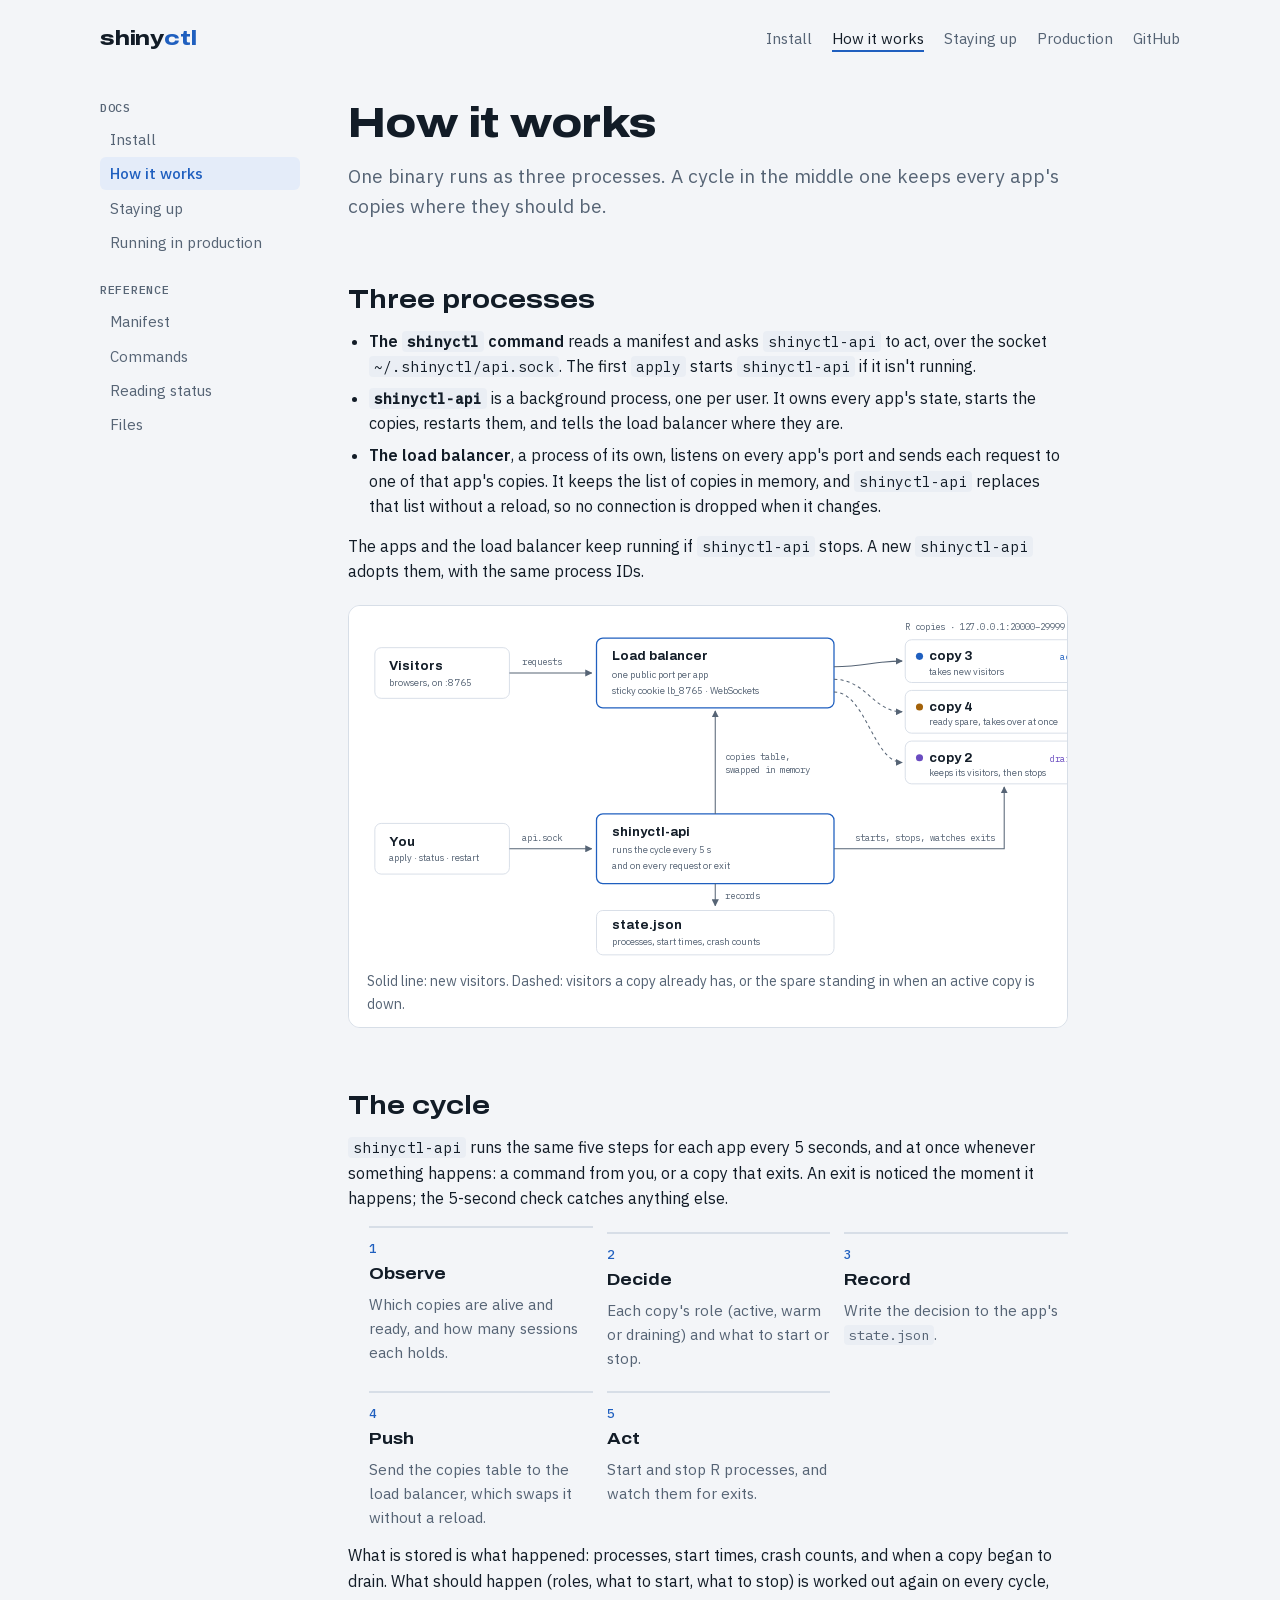
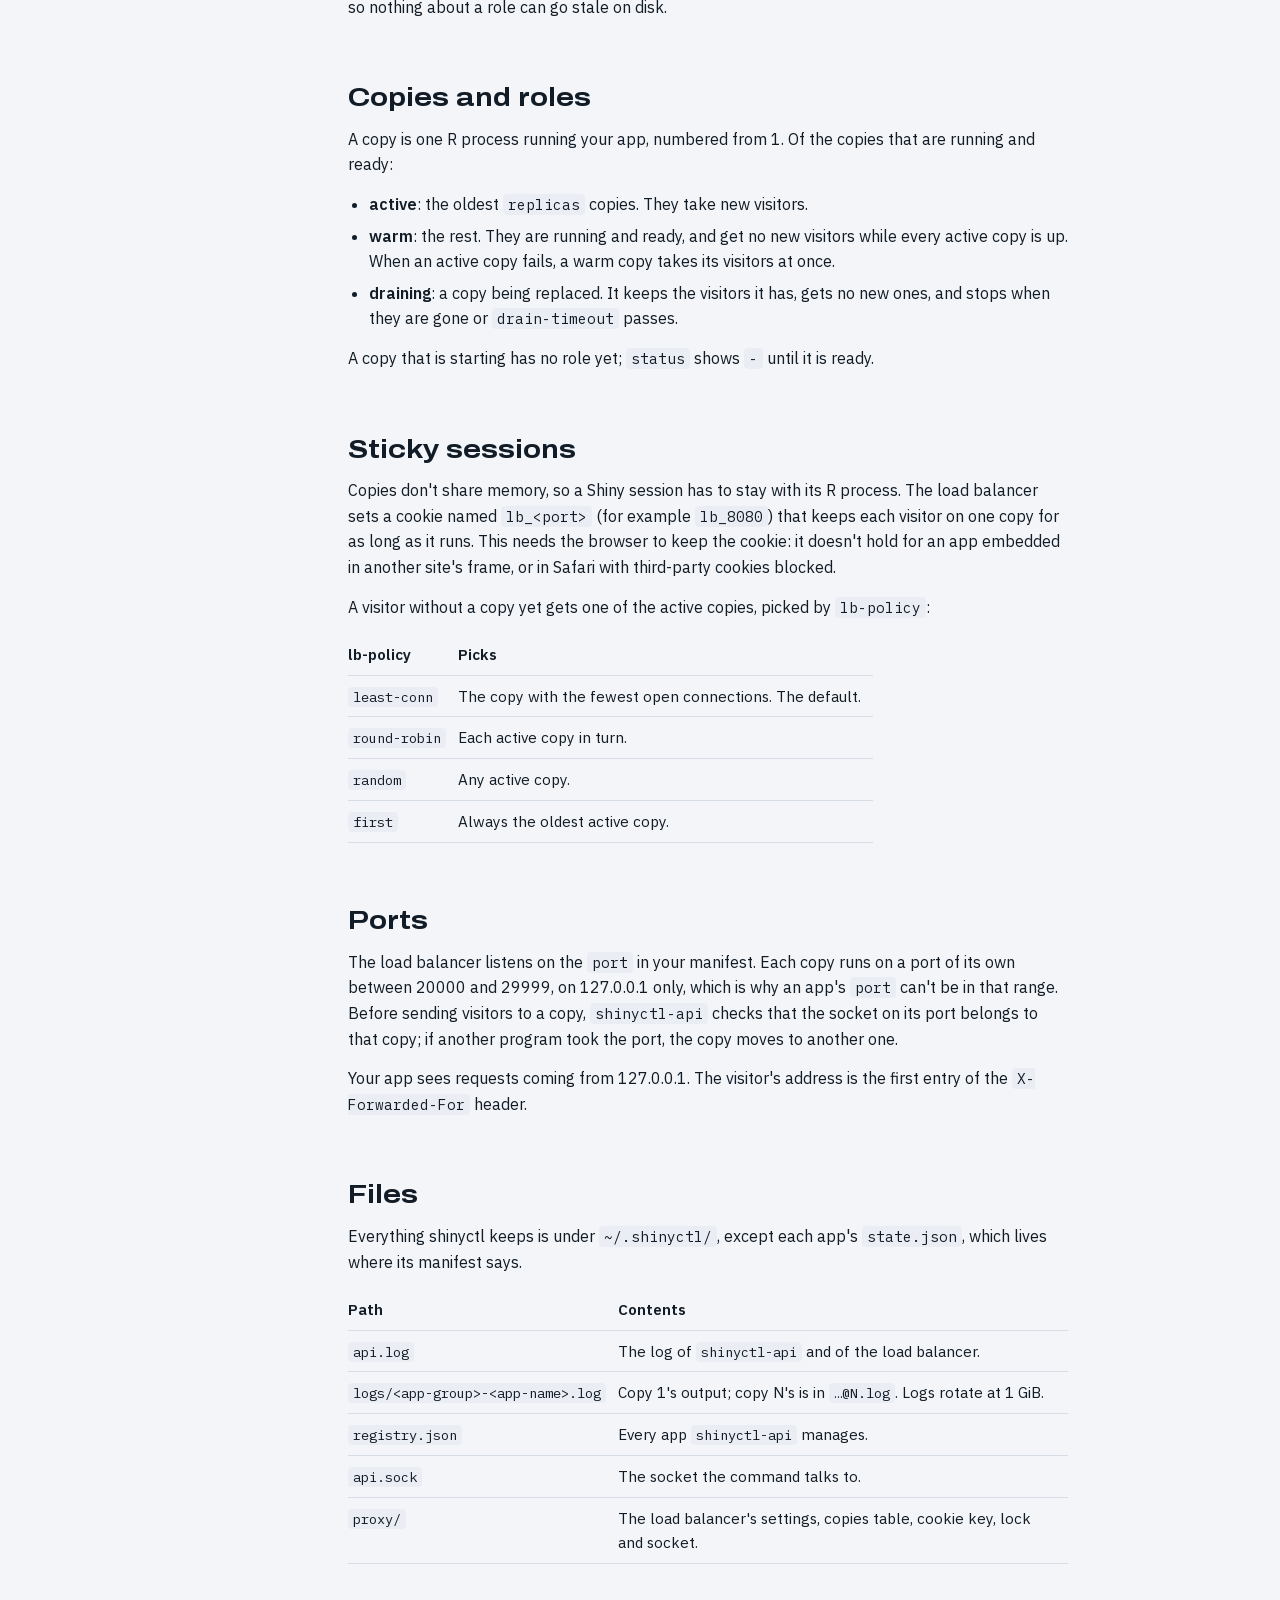
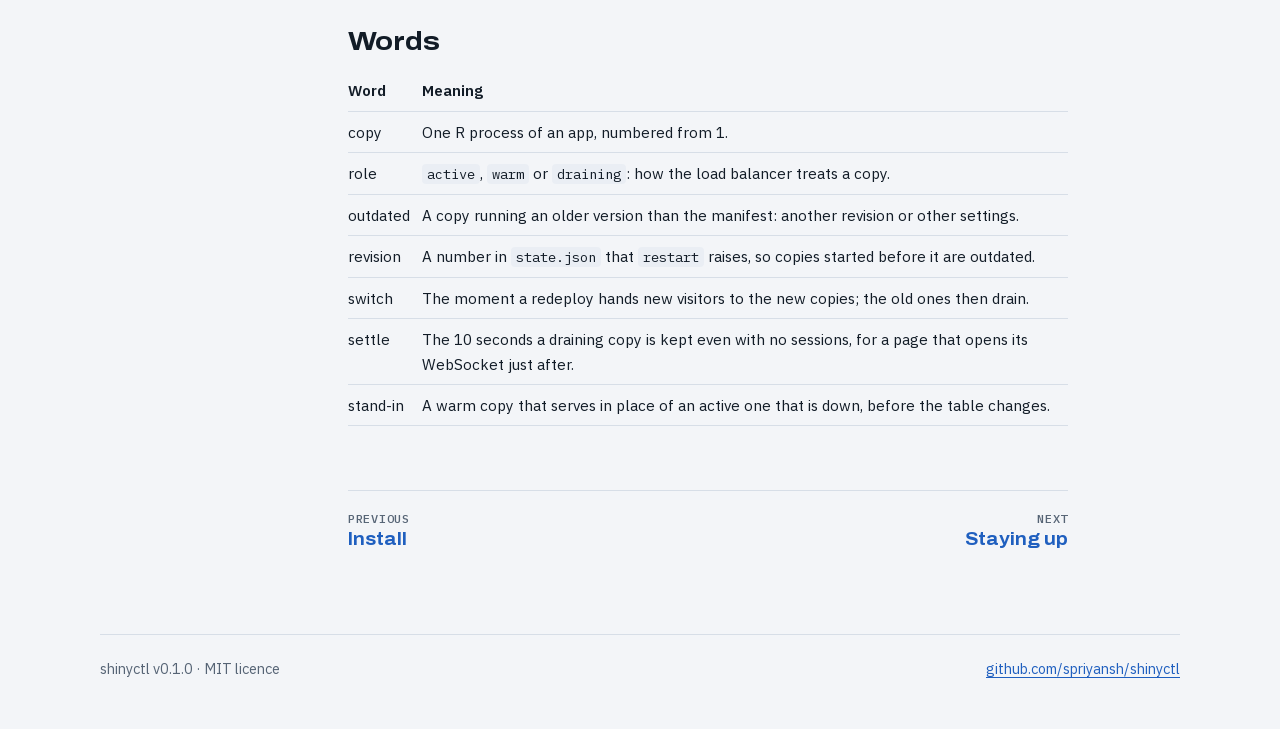
==== site/how-it-works.html @ 1c8b4a30 "docs: add a website with diagrams of how it works The README is the reference; the site explains. si" ====
<!doctype html>
<html lang="en">
<head>
<meta charset="utf-8">
<meta name="viewport" content="width=device-width, initial-scale=1, viewport-fit=cover">
<title>How it works · shinyctl</title>
<meta name="description" content="How shinyctl is put together: the shinyctl command, shinyctl-api, the built-in load balancer, the cycle, and the roles of an app's copies.">
<link rel="icon" href="assets/favicon.svg" type="image/svg+xml">
<link rel="preload" href="assets/fonts/archivo-latin.woff2" as="font" type="font/woff2" crossorigin>
<link rel="stylesheet" href="assets/site.css">
<script src="assets/site.js" defer></script>
</head>
<body>
<div class="wrap">
<header class="top">
  <a class="mark" href="index.html">shiny<span>ctl</span></a>
  <nav class="nav" aria-label="Site">
    <a href="install.html">Install</a>
    <a href="how-it-works.html" aria-current="page">How it works</a>
    <a href="staying-up.html">Staying up</a>
    <a href="production.html">Production</a>
    <a href="https://github.com/spriyansh/shinyctl">GitHub</a>
  </nav>
</header>

<div class="doc">
<aside class="side">
  <p>Docs</p>
  <ul>
    <li><a href="install.html">Install</a></li>
    <li><a href="how-it-works.html" aria-current="page">How it works</a></li>
    <li><a href="staying-up.html">Staying up</a></li>
    <li><a href="production.html">Running in production</a></li>
  </ul>
  <p>Reference</p>
  <ul>
    <li><a href="https://github.com/spriyansh/shinyctl#manifest">Manifest</a></li>
    <li><a href="https://github.com/spriyansh/shinyctl#commands">Commands</a></li>
    <li><a href="https://github.com/spriyansh/shinyctl#reading-status">Reading status</a></li>
    <li><a href="https://github.com/spriyansh/shinyctl#files">Files</a></li>
  </ul>
</aside>

<main class="prose">
<h1>How it works</h1>
<p class="lede">One binary runs as three processes. A cycle in the middle one keeps every app's copies where they should be.</p>

<h2 id="processes">Three processes</h2>
<ul>
  <li><b>The <code>shinyctl</code> command</b> reads a manifest and asks <code>shinyctl-api</code> to act, over the socket <code>~/.shinyctl/api.sock</code>. The first <code>apply</code> starts <code>shinyctl-api</code> if it isn't running.</li>
  <li><b><code>shinyctl-api</code></b> is a background process, one per user. It owns every app's state, starts the copies, restarts them, and tells the load balancer where they are.</li>
  <li><b>The load balancer</b>, a process of its own, listens on every app's port and sends each request to one of that app's copies. It keeps the list of copies in memory, and <code>shinyctl-api</code> replaces that list without a reload, so no connection is dropped when it changes.</li>
</ul>
<p>The apps and the load balancer keep running if <code>shinyctl-api</code> stops. A new <code>shinyctl-api</code> adopts them, with the same process IDs.</p>

<figure class="diagram">
  <svg class="arch-wide" viewBox="0 0 960 440" role="img" aria-labelledby="arch-title arch-desc">
    <title id="arch-title">How shinyctl is put together</title>
    <desc id="arch-desc">Visitors reach the load balancer on the app's port, which sends each request to one of the app's R copies. You talk to shinyctl-api over a socket; it records state in state.json, pushes the copies table to the load balancer, and starts and stops the copies.</desc>
    <defs>
      <marker id="ar" viewBox="0 0 10 10" refX="9" refY="5" markerWidth="7" markerHeight="7" orient="auto-start-reverse"><path class="d-arrow" d="M0,0 L10,5 L0,10 z"/></marker>
    </defs>
    <rect class="d-box" x="20" y="40" width="170" height="64" rx="8"/>
    <text class="d-title" x="38" y="68">Visitors</text>
    <text class="d-sub" x="38" y="88">browsers, on :8765</text>
    <path class="d-wire" d="M190,72 H294" marker-end="url(#ar)"/>
    <text class="d-label" x="206" y="62">requests</text>
    <rect class="d-box key" x="300" y="28" width="300" height="88" rx="8"/>
    <text class="d-title" x="320" y="56">Load balancer</text>
    <text class="d-sub" x="320" y="78">one public port per app</text>
    <text class="d-sub" x="320" y="98">sticky cookie lb_8765 · WebSockets</text>
    <text class="d-label" x="690" y="18">R copies · 127.0.0.1:20000–29999</text>
    <rect class="d-box" x="690" y="30" width="250" height="54" rx="8"/>
    <circle class="r-active" cx="708" cy="51" r="4.5"/>
    <text class="d-title" x="720" y="56">copy 3</text>
    <text class="d-label r-active" x="924" y="56" text-anchor="end">active</text>
    <text class="d-sub" x="720" y="74">takes new visitors</text>
    <rect class="d-box" x="690" y="94" width="250" height="54" rx="8"/>
    <circle class="r-warm" cx="708" cy="115" r="4.5"/>
    <text class="d-title" x="720" y="120">copy 4</text>
    <text class="d-label r-warm" x="924" y="120" text-anchor="end">warm</text>
    <text class="d-sub" x="720" y="138">ready spare, takes over at once</text>
    <rect class="d-box" x="690" y="158" width="250" height="54" rx="8"/>
    <circle class="r-drain" cx="708" cy="179" r="4.5"/>
    <text class="d-title" x="720" y="184">copy 2</text>
    <text class="d-label r-drain" x="924" y="184" text-anchor="end">draining</text>
    <text class="d-sub" x="720" y="202">keeps its visitors, then stops</text>
    <path class="d-wire" d="M600,64 C640,64 650,57 686,57" marker-end="url(#ar)"/>
    <path class="d-wire dash" d="M600,80 C640,80 650,121 686,121" marker-end="url(#ar)"/>
    <path class="d-wire dash" d="M600,96 C640,96 650,185 686,185" marker-end="url(#ar)"/>
    <rect class="d-box key" x="300" y="250" width="300" height="88" rx="8"/>
    <text class="d-title" x="320" y="278">shinyctl-api</text>
    <text class="d-sub" x="320" y="300">runs the cycle every 5 s</text>
    <text class="d-sub" x="320" y="320">and on every request or exit</text>
    <path class="d-wire" d="M450,250 V120" marker-end="url(#ar)"/>
    <text class="d-label" x="462" y="182">copies table,</text>
    <text class="d-label" x="462" y="198">swapped in memory</text>
    <path class="d-wire" d="M600,294 H815 V216" marker-end="url(#ar)"/>
    <text class="d-label" x="626" y="284">starts, stops, watches exits</text>
    <rect class="d-box" x="20" y="262" width="170" height="64" rx="8"/>
    <text class="d-title" x="38" y="290">You</text>
    <text class="d-sub" x="38" y="310">apply · status · restart</text>
    <path class="d-wire" d="M190,294 H294" marker-end="url(#ar)"/>
    <text class="d-label" x="206" y="284">api.sock</text>
    <path class="d-wire" d="M450,338 V366" marker-end="url(#ar)"/>
    <text class="d-label" x="462" y="357">records</text>
    <rect class="d-box" x="300" y="372" width="300" height="56" rx="8"/>
    <text class="d-title" x="320" y="396">state.json</text>
    <text class="d-sub" x="320" y="416">processes, start times, crash counts</text>
  </svg>
  <svg class="arch-narrow" viewBox="0 0 360 660" role="img" aria-labelledby="archn-title archn-desc">
    <title id="archn-title">How shinyctl is put together</title>
    <desc id="archn-desc">Visitors reach the load balancer, which sends each request to one of the app's R copies. You talk to shinyctl-api, which records state in state.json, pushes the copies table to the load balancer, and starts and stops the copies.</desc>
    <defs>
      <marker id="arn" viewBox="0 0 10 10" refX="9" refY="5" markerWidth="7" markerHeight="7" orient="auto-start-reverse"><path class="d-arrow" d="M0,0 L10,5 L0,10 z"/></marker>
    </defs>
    <rect class="d-box" x="20" y="12" width="270" height="52" rx="8"/>
    <text class="d-title" x="36" y="36">Visitors</text>
    <text class="d-sub" x="36" y="54">browsers, on :8765</text>
    <path class="d-wire" d="M155,64 V92" marker-end="url(#arn)"/>
    <text class="d-label" x="163" y="82">requests</text>
    <rect class="d-box key" x="20" y="96" width="270" height="78" rx="8"/>
    <text class="d-title" x="36" y="120">Load balancer</text>
    <text class="d-sub" x="36" y="140">one public port per app</text>
    <text class="d-sub" x="36" y="158">sticky cookie lb_8765 · WebSockets</text>
    <path class="d-wire" d="M155,174 V200" marker-end="url(#arn)"/>
    <text class="d-label" x="163" y="191">to one copy</text>
    <text class="d-label" x="20" y="222">R copies · 127.0.0.1:20000–29999</text>
    <rect class="d-box" x="20" y="232" width="270" height="48" rx="8"/>
    <circle class="r-active" cx="36" cy="252" r="4.5"/>
    <text class="d-title" x="48" y="257">copy 3</text>
    <text class="d-label r-active" x="278" y="257" text-anchor="end">active</text>
    <text class="d-sub" x="48" y="273">takes new visitors</text>
    <rect class="d-box" x="20" y="288" width="270" height="48" rx="8"/>
    <circle class="r-warm" cx="36" cy="308" r="4.5"/>
    <text class="d-title" x="48" y="313">copy 4</text>
    <text class="d-label r-warm" x="278" y="313" text-anchor="end">warm</text>
    <text class="d-sub" x="48" y="329">ready spare</text>
    <rect class="d-box" x="20" y="344" width="270" height="48" rx="8"/>
    <circle class="r-drain" cx="36" cy="364" r="4.5"/>
    <text class="d-title" x="48" y="369">copy 2</text>
    <text class="d-label r-drain" x="278" y="369" text-anchor="end">draining</text>
    <text class="d-sub" x="48" y="385">keeps its visitors, then stops</text>
    <rect class="d-box" x="20" y="410" width="270" height="48" rx="8"/>
    <text class="d-title" x="36" y="432">You</text>
    <text class="d-sub" x="36" y="449">apply · status · restart</text>
    <path class="d-wire" d="M155,458 V486" marker-end="url(#arn)"/>
    <text class="d-label" x="163" y="476">api.sock</text>
    <rect class="d-box key" x="20" y="490" width="270" height="72" rx="8"/>
    <text class="d-title" x="36" y="514">shinyctl-api</text>
    <text class="d-sub" x="36" y="534">runs the cycle every 5 s</text>
    <text class="d-sub" x="36" y="552">and on every request or exit</text>
    <path class="d-wire" d="M155,562 V590" marker-end="url(#arn)"/>
    <text class="d-label" x="163" y="580">records</text>
    <rect class="d-box" x="20" y="594" width="270" height="52" rx="8"/>
    <text class="d-title" x="36" y="616">state.json</text>
    <text class="d-sub" x="36" y="634">processes, start times, crash counts</text>
    <path class="d-wire" d="M290,512 H318 V312 H294" marker-end="url(#arn)"/>
    <text class="d-label" transform="rotate(-90 333 410)" x="333" y="410" text-anchor="middle">starts and stops</text>
    <path class="d-wire" d="M290,540 H342 V135 H294" marker-end="url(#arn)"/>
    <text class="d-label" transform="rotate(-90 354 330)" x="354" y="330" text-anchor="middle">copies table, swapped in memory</text>
  </svg>
  <figcaption class="wide-only">Solid line: new visitors. Dashed: visitors a copy already has, or the spare standing in when an active copy is down.</figcaption>
</figure>

<h2 id="cycle">The cycle</h2>
<p><code>shinyctl-api</code> runs the same five steps for each app every 5 seconds, and at once whenever something happens: a command from you, or a copy that exits. An exit is noticed the moment it happens; the 5-second check catches anything else.</p>
<ol class="cycle" aria-label="The cycle">
  <li><b>Observe</b><span>Which copies are alive and ready, and how many sessions each holds.</span></li>
  <li><b>Decide</b><span>Each copy's role (active, warm or draining) and what to start or stop.</span></li>
  <li><b>Record</b><span>Write the decision to the app's <code>state.json</code>.</span></li>
  <li><b>Push</b><span>Send the copies table to the load balancer, which swaps it without a reload.</span></li>
  <li><b>Act</b><span>Start and stop R processes, and watch them for exits.</span></li>
</ol>
<p>What is stored is what happened: processes, start times, crash counts, and when a copy began to drain. What should happen (roles, what to start, what to stop) is worked out again on every cycle, so nothing about a role can go stale on disk.</p>

<h2 id="roles">Copies and roles</h2>
<p>A copy is one R process running your app, numbered from 1. Of the copies that are running and ready:</p>
<ul>
  <li><b>active</b>: the oldest <code>replicas</code> copies. They take new visitors.</li>
  <li><b>warm</b>: the rest. They are running and ready, and get no new visitors while every active copy is up. When an active copy fails, a warm copy takes its visitors at once.</li>
  <li><b>draining</b>: a copy being replaced. It keeps the visitors it has, gets no new ones, and stops when they are gone or <code>drain-timeout</code> passes.</li>
</ul>
<p>A copy that is starting has no role yet; <code>status</code> shows <code>-</code> until it is ready.</p>

<h2 id="sticky">Sticky sessions</h2>
<p>Copies don't share memory, so a Shiny session has to stay with its R process. The load balancer sets a cookie named <code>lb_&lt;port&gt;</code> (for example <code>lb_8080</code>) that keeps each visitor on one copy for as long as it runs. This needs the browser to keep the cookie: it doesn't hold for an app embedded in another site's frame, or in Safari with third-party cookies blocked.</p>
<p>A visitor without a copy yet gets one of the active copies, picked by <code>lb-policy</code>:</p>
<table>
  <thead><tr><th>lb-policy</th><th>Picks</th></tr></thead>
  <tbody>
    <tr><td><code>least-conn</code></td><td>The copy with the fewest open connections. The default.</td></tr>
    <tr><td><code>round-robin</code></td><td>Each active copy in turn.</td></tr>
    <tr><td><code>random</code></td><td>Any active copy.</td></tr>
    <tr><td><code>first</code></td><td>Always the oldest active copy.</td></tr>
  </tbody>
</table>

<h2 id="ports">Ports</h2>
<p>The load balancer listens on the <code>port</code> in your manifest. Each copy runs on a port of its own between 20000 and 29999, on 127.0.0.1 only, which is why an app's <code>port</code> can't be in that range. Before sending visitors to a copy, <code>shinyctl-api</code> checks that the socket on its port belongs to that copy; if another program took the port, the copy moves to another one.</p>
<p>Your app sees requests coming from 127.0.0.1. The visitor's address is the first entry of the <code>X-Forwarded-For</code> header.</p>

<h2 id="files">Files</h2>
<p>Everything shinyctl keeps is under <code>~/.shinyctl/</code>, except each app's <code>state.json</code>, which lives where its manifest says.</p>
<table>
  <thead><tr><th>Path</th><th>Contents</th></tr></thead>
  <tbody>
    <tr><td><code>api.log</code></td><td>The log of <code>shinyctl-api</code> and of the load balancer.</td></tr>
    <tr><td><code>logs/&lt;app-group&gt;-&lt;app-name&gt;.log</code></td><td>Copy 1's output; copy N's is in <code>…@N.log</code>. Logs rotate at 1 GiB.</td></tr>
    <tr><td><code>registry.json</code></td><td>Every app <code>shinyctl-api</code> manages.</td></tr>
    <tr><td><code>api.sock</code></td><td>The socket the command talks to.</td></tr>
    <tr><td><code>proxy/</code></td><td>The load balancer's settings, copies table, cookie key, lock and socket.</td></tr>
  </tbody>
</table>

<h2 id="words">Words</h2>
<table>
  <thead><tr><th>Word</th><th>Meaning</th></tr></thead>
  <tbody>
    <tr><td>copy</td><td>One R process of an app, numbered from 1.</td></tr>
    <tr><td>role</td><td><code>active</code>, <code>warm</code> or <code>draining</code>: how the load balancer treats a copy.</td></tr>
    <tr><td>outdated</td><td>A copy running an older version than the manifest: another revision or other settings.</td></tr>
    <tr><td>revision</td><td>A number in <code>state.json</code> that <code>restart</code> raises, so copies started before it are outdated.</td></tr>
    <tr><td>switch</td><td>The moment a redeploy hands new visitors to the new copies; the old ones then drain.</td></tr>
    <tr><td>settle</td><td>The 10 seconds a draining copy is kept even with no sessions, for a page that opens its WebSocket just after.</td></tr>
    <tr><td>stand-in</td><td>A warm copy that serves in place of an active one that is down, before the table changes.</td></tr>
  </tbody>
</table>

<nav class="pager" aria-label="Previous and next page">
  <a href="install.html"><span>Previous</span><b>Install</b></a>
  <a class="next" href="staying-up.html"><span>Next</span><b>Staying up</b></a>
</nav>
</main>
</div>

<footer class="foot">
  <span>shinyctl v0.1.0 · MIT licence</span>
  <a href="https://github.com/spriyansh/shinyctl">github.com/spriyansh/shinyctl</a>
</footer>
</div>
</body>
</html>
---- site/assets/site.css ----
/* The shinyctl site: one stylesheet for every page.
   Layout: a header, then either the landing page (headline, terminal, sections)
   or a doc page (a short sidebar of pages next to the text). */

@font-face {
  font-family: "Archivo";
  src: url("fonts/archivo-latin.woff2") format("woff2");
  font-weight: 600 800;
  font-stretch: 100% 125%;
  font-display: swap;
  unicode-range: U+0000-00FF, U+0131, U+0152-0153, U+02BB-02BC, U+02C6, U+02DA, U+02DC, U+0304, U+0308, U+0329, U+2000-206F, U+20AC, U+2122, U+2191, U+2193, U+2212, U+2215, U+FEFF, U+FFFD;
}
@font-face {
  font-family: "IBM Plex Sans";
  src: url("fonts/ibm-plex-sans-latin.woff2") format("woff2");
  font-weight: 400 600;
  font-display: swap;
  unicode-range: U+0000-00FF, U+0131, U+0152-0153, U+02BB-02BC, U+02C6, U+02DA, U+02DC, U+0304, U+0308, U+0329, U+2000-206F, U+20AC, U+2122, U+2191, U+2193, U+2212, U+2215, U+FEFF, U+FFFD;
}
@font-face {
  font-family: "IBM Plex Mono";
  src: url("fonts/ibm-plex-mono-400-latin.woff2") format("woff2");
  font-weight: 400;
  font-display: swap;
  unicode-range: U+0000-00FF, U+0131, U+0152-0153, U+02BB-02BC, U+02C6, U+02DA, U+02DC, U+0304, U+0308, U+0329, U+2000-206F, U+20AC, U+2122, U+2191, U+2193, U+2212, U+2215, U+FEFF, U+FFFD;
}
@font-face {
  font-family: "IBM Plex Mono";
  src: url("fonts/ibm-plex-mono-500-latin.woff2") format("woff2");
  font-weight: 500;
  font-display: swap;
  unicode-range: U+0000-00FF, U+0131, U+0152-0153, U+02BB-02BC, U+02C6, U+02DA, U+02DC, U+0304, U+0308, U+0329, U+2000-206F, U+20AC, U+2122, U+2191, U+2193, U+2212, U+2215, U+FEFF, U+FFFD;
}

:root {
  --bg: #f3f5f8;
  --surface: #ffffff;
  --ink: #121c27;
  --muted: #566475;
  --line: #d7dee7;
  --accent: #1f5fbf;
  --accent-soft: #e4ecf9;
  --warm: #a3620a;
  --drain: #6a4cc0;
  --down: #b63f29;
  --ok: #23784a;
  --code-bg: #eaeef4;

  /* The terminal and code blocks keep one dark look in both themes. */
  --term-bg: #0c1117;
  --term-edge: #1e2834;
  --term-bar: #121a23;
  --term-fg: #cfd8e3;
  --term-dim: #6c7b8c;
  --term-prompt: #7fb0ff;
  --term-cmd: #f4f7fb;
  --term-hl: #182638;
  --term-tab: #8b98a8;

  --display: "Archivo", "Helvetica Neue", Arial, sans-serif;
  --body: "IBM Plex Sans", "Segoe UI", system-ui, sans-serif;
  --mono: "IBM Plex Mono", ui-monospace, "SFMono-Regular", Menlo, Consolas, monospace;

  --step-1: 1.2rem;
  --step-2: 1.6rem;
  --step-3: clamp(2.1rem, 1.4rem + 3vw, 3.4rem);
  color-scheme: light;
}
@media (prefers-color-scheme: dark) {
  :root {
    --bg: #0d131a; --surface: #141c26; --ink: #e5ebf2; --muted: #96a4b5; --line: #263242;
    --accent: #84aef4; --accent-soft: #1a2940; --warm: #e2b45f; --drain: #b59ef3; --down: #f0907c; --ok: #6fcf97;
    --code-bg: #1a2431;
    --term-bg: #090d12; --term-edge: #263445; --term-bar: #0f161e;
    color-scheme: dark;
  }
}

* { box-sizing: border-box; }
html { -webkit-text-size-adjust: 100%; }
body {
  margin: 0;
  background: var(--bg);
  color: var(--ink);
  font-family: var(--body);
  font-size: 16px;
  line-height: 1.6;
  padding-inline: max(20px, env(safe-area-inset-left, 0px)) max(20px, env(safe-area-inset-right, 0px));
  padding-block: 0 48px;
  -webkit-font-smoothing: antialiased;
}
.wrap { max-width: 1080px; margin-inline: auto; }
a { color: var(--accent); text-underline-offset: 3px; }
a:focus-visible, button:focus-visible, [tabindex]:focus-visible { outline: 2px solid var(--accent); outline-offset: 2px; border-radius: 4px; }
code, kbd { font-family: var(--mono); font-size: 0.9em; }
h1, h2, h3 { font-family: var(--display); font-stretch: 118%; text-wrap: balance; line-height: 1.12; margin: 0; }
img, svg { max-width: 100%; }

/* Header and footer, the same on every page */
.top { display: flex; align-items: center; justify-content: space-between; gap: 12px 24px; padding-block: 22px; flex-wrap: wrap; }
.mark { font-family: var(--display); font-stretch: 125%; font-weight: 800; font-size: 1.25rem; letter-spacing: -0.01em; color: var(--ink); text-decoration: none; }
.mark span { color: var(--accent); }
.nav { display: flex; align-items: center; gap: 6px 20px; flex-wrap: wrap; font-size: 0.95rem; }
.nav a { color: var(--muted); text-decoration: none; }
.nav a:hover, .nav a[aria-current="page"] { color: var(--ink); }
.nav a[aria-current="page"] { text-decoration: underline; text-decoration-color: var(--accent); text-decoration-thickness: 2px; text-underline-offset: 6px; }
.foot { margin-top: 80px; padding-top: 22px; border-top: 1px solid var(--line); display: flex; justify-content: space-between; gap: 8px 16px; flex-wrap: wrap; color: var(--muted); font-size: 0.9rem; }

/* Landing page */
.hero { display: grid; gap: 18px; padding-block: 28px 26px; max-width: 840px; }
.eyebrow { font-family: var(--mono); font-size: 0.82rem; letter-spacing: 0.02em; color: var(--muted); margin: 0; }
.hero h1 { font-size: var(--step-3); font-weight: 800; letter-spacing: -0.02em; }
.lede { font-size: var(--step-1); color: var(--muted); margin: 0; max-width: 62ch; }
.lede strong { color: var(--ink); font-weight: 600; }
.install { display: flex; align-items: stretch; border: 1px solid var(--line); background: var(--surface); border-radius: 10px; overflow: hidden; max-width: 100%; }
.install code { flex: 1; min-width: 0; padding: 12px 14px; white-space: nowrap; overflow-x: auto; font-size: 0.86rem; color: var(--ink); }
.install code b { color: var(--accent); font-weight: 500; user-select: none; }
.install button { font: 500 0.85rem var(--body); border: 0; border-left: 1px solid var(--line); background: var(--accent-soft); color: var(--accent); padding: 0 16px; cursor: pointer; }
.install button:hover { background: var(--accent); color: var(--surface); }
.alt { margin: 0; font-size: 0.9rem; color: var(--muted); }

.watch { margin: 0; }
.term { background: var(--term-bg); border: 1px solid var(--term-edge); border-radius: 12px; overflow: hidden; color: var(--term-fg); box-shadow: 0 18px 50px -24px rgba(8, 16, 28, 0.55); }
.term-bar { display: flex; align-items: center; justify-content: space-between; gap: 12px; padding: 8px 10px 8px 14px; background: var(--term-bar); border-bottom: 1px solid var(--term-edge); flex-wrap: wrap; }
.scenes { display: flex; gap: 4px; flex-wrap: wrap; }
.scenes button, .play { font: 500 0.8rem var(--mono); color: var(--term-tab); background: transparent; border: 1px solid transparent; border-radius: 6px; padding: 4px 10px; cursor: pointer; }
.play { border-color: var(--term-edge); }
.scenes button:hover, .play:hover { color: var(--term-cmd); }
.scenes button[aria-pressed="true"] { color: var(--term-cmd); border-color: var(--term-edge); background: var(--term-hl); }
.scenes .n { color: var(--term-dim); margin-right: 6px; }
.no-js .scenes, .no-js .play { visibility: hidden; }
.term-body { font-family: var(--mono); font-size: 12.5px; line-height: 1.55; padding: 14px 16px 18px; height: 31em; overflow: auto; white-space: pre; }
.ln { min-height: 1.55em; }
.ln.hl { background: var(--term-hl); box-shadow: -16px 0 0 var(--term-hl), 16px 0 0 var(--term-hl); }
.ps { color: var(--term-prompt); user-select: none; }
.cmd { color: var(--term-cmd); }
.gap { color: var(--term-dim); font-style: italic; }
.cursor { display: inline-block; width: 0.6em; height: 1.1em; vertical-align: -0.18em; background: var(--term-cmd); margin-left: 1px; animation: blink 1s steps(1) infinite; }
@keyframes blink { 50% { opacity: 0; } }
.term-foot { display: flex; justify-content: space-between; gap: 8px 16px; flex-wrap: wrap; padding: 12px 2px 0; }
.caption { margin: 0; max-width: 70ch; }
.source { margin: 0; font-size: 0.85rem; color: var(--muted); }

section.block { padding-block: 72px 0; }
.block > header { display: grid; gap: 10px; margin-bottom: 28px; max-width: 680px; }
.block h2 { font-size: var(--step-2); font-weight: 700; letter-spacing: -0.01em; }
.block > header p { margin: 0; color: var(--muted); }

.facts { display: grid; grid-template-columns: repeat(auto-fit, minmax(min(100%, 440px), 1fr)); gap: 1px; background: var(--line); border: 1px solid var(--line); border-radius: 12px; overflow: hidden; }
.fact { background: var(--surface); padding: 22px 24px; display: grid; gap: 8px; align-content: start; min-width: 0; }
.fact h3 { font-size: var(--step-1); font-weight: 700; display: flex; align-items: center; gap: 10px; }
.fact p { margin: 0; color: var(--muted); }
.dot { width: 9px; height: 9px; border-radius: 50%; flex: none; }
.dot.active { background: var(--accent); }
.dot.down { background: var(--down); }
.dot.drain { background: var(--drain); }
.dot.ok { background: var(--ok); }
.measure { font-family: var(--mono); font-size: 0.82rem; color: var(--ink) !important; border-top: 1px dashed var(--line); padding-top: 10px; margin-top: 4px !important; }

.docs { list-style: none; padding: 0; margin: 0; border-top: 1px solid var(--line); }
.docs li { border-bottom: 1px solid var(--line); }
.docs a { display: grid; grid-template-columns: minmax(0, 15rem) minmax(0, 1fr) auto; gap: 18px; align-items: baseline; padding: 16px 4px; text-decoration: none; color: var(--ink); }
.docs a:hover { background: var(--accent-soft); }
.docs b { font-family: var(--display); font-stretch: 112%; font-size: 1.05rem; }
.docs span { color: var(--muted); }
.docs i { font-style: normal; color: var(--accent); font-family: var(--mono); font-size: 0.85rem; }

/* Diagrams (inline SVG, colored from the tokens) */
.diagram { background: var(--surface); border: 1px solid var(--line); border-radius: 12px; overflow-x: auto; padding: 10px; margin: 0; }
.diagram svg { display: block; width: 100%; min-width: 760px; height: auto; }
.diagram svg.timeline { min-width: 820px; }
.diagram svg.arch-narrow { display: none; min-width: 0; max-width: 420px; margin-inline: auto; }
.diagram .hint { display: none; margin: 0 4px 6px; font-size: 0.85rem; color: var(--muted); }
.diagram figcaption { font-size: 0.88rem; color: var(--muted); padding: 6px 8px 2px; }
.d-box { fill: var(--surface); stroke: var(--line); stroke-width: 1.2; }
.d-box.key { stroke: var(--accent); stroke-width: 1.6; }
.d-title { fill: var(--ink); font: 700 15px var(--display); font-stretch: 112%; }
.d-sub { fill: var(--muted); font: 400 12px var(--body); }
.d-label { fill: var(--muted); font: 400 11.5px var(--mono); }
.d-strong { fill: var(--ink); font: 500 11.5px var(--mono); }
.d-wire { stroke: var(--muted); stroke-width: 1.3; fill: none; }
.d-wire.dash { stroke-dasharray: 4 4; }
.d-arrow { fill: var(--muted); }
.d-grid { stroke: var(--line); stroke-width: 1; }
.d-mark { stroke: var(--ink); stroke-width: 1.2; stroke-dasharray: 3 3; }
.r-active { fill: var(--accent); }
.r-warm { fill: var(--warm); }
.r-drain { fill: var(--drain); }
.r-down { fill: var(--down); }
.r-start { fill: var(--muted); fill-opacity: 0.35; }
.r-lb { fill: var(--ok); }
.r-api { fill: var(--muted); fill-opacity: 0.55; }
.r-fade { fill-opacity: 0.45; }
.bar-label.on-light { fill: var(--ink); }
.bar-label { fill: var(--surface); font: 500 11px var(--mono); }
.d-lane { fill: var(--ink); font: 600 13px var(--body); }
.d-lane-sub { fill: var(--muted); font: 400 11.5px var(--body); }
.d-tick { stroke: var(--ok); stroke-width: 2; stroke-linecap: round; }
.d-axis { stroke: var(--muted); stroke-width: 1; }

.cycle { display: grid; grid-template-columns: repeat(auto-fit, minmax(min(100%, 180px), 1fr)); gap: 14px; list-style: none; padding: 0; margin: 0; counter-reset: step; }
.cycle li { counter-increment: step; display: grid; gap: 4px; align-content: start; padding-top: 12px; border-top: 2px solid var(--line); min-width: 0; }
.cycle li::before { content: counter(step); font: 500 0.8rem var(--mono); color: var(--accent); }
.cycle b { font-family: var(--display); font-stretch: 112%; font-size: 1.05rem; }
.cycle span { color: var(--muted); font-size: 0.95rem; }

/* Doc pages */
.doc { display: grid; grid-template-columns: 200px minmax(0, 1fr); gap: 48px; padding-top: 24px; align-items: start; }
.side { position: sticky; top: calc(env(safe-area-inset-top, 0px) + 20px); font-size: 0.95rem; }
.side p { font: 500 0.75rem var(--mono); text-transform: uppercase; letter-spacing: 0.06em; color: var(--muted); margin: 0 0 8px; }
.side ul { list-style: none; margin: 0 0 24px; padding: 0; display: grid; gap: 2px; }
.side a { display: block; padding: 4px 10px; border-radius: 6px; color: var(--muted); text-decoration: none; }
.side a:hover { color: var(--ink); background: var(--accent-soft); }
.side a[aria-current="page"] { color: var(--accent); background: var(--accent-soft); font-weight: 500; }

.prose { max-width: 72ch; min-width: 0; }
.prose > h1 { font-size: clamp(1.9rem, 1.4rem + 2vw, 2.6rem); font-weight: 800; letter-spacing: -0.015em; }
.prose > .lede { margin-top: 14px; }
.prose h2 { font-size: var(--step-2); font-weight: 700; margin-top: 56px; padding-top: 8px; scroll-margin-top: 20px; }
.prose h3 { font-size: var(--step-1); font-weight: 700; margin-top: 32px; scroll-margin-top: 20px; }
.prose p, .prose ul, .prose ol, .prose table, .prose pre, .prose figure { margin: 14px 0 0; }
.prose ul, .prose ol { padding-left: 1.3em; }
.prose li + li { margin-top: 6px; }
.prose :not(pre) > code { background: var(--code-bg); padding: 1px 5px; border-radius: 4px; overflow-wrap: anywhere; }
.prose pre { background: var(--term-bg); color: var(--term-fg); border: 1px solid var(--term-edge); border-radius: 10px; padding: 14px 16px; overflow-x: auto; font-family: var(--mono); font-size: 13px; line-height: 1.55; position: relative; }
.prose pre code { font-size: inherit; }
.prose pre .c { color: var(--term-dim); }
.copy-code { position: absolute; top: 8px; right: 8px; font: 500 0.75rem var(--mono); color: var(--term-tab); background: var(--term-bar); border: 1px solid var(--term-edge); border-radius: 6px; padding: 3px 8px; cursor: pointer; }
.copy-code:hover { color: var(--term-cmd); }
.prose .diagram { margin-top: 20px; }
.prose table { border-collapse: collapse; width: 100%; font-size: 0.95rem; display: block; overflow-x: auto; }
.prose th, .prose td { text-align: left; vertical-align: top; padding: 8px 12px 8px 0; border-bottom: 1px solid var(--line); }
.prose th { font-weight: 600; white-space: nowrap; }
.prose td:first-child { white-space: nowrap; }
.note { border-left: 3px solid var(--accent); background: var(--accent-soft); padding: 12px 16px; border-radius: 0 8px 8px 0; }
.note p:first-child { margin-top: 0; }
.legend { display: flex; flex-wrap: wrap; gap: 6px 18px; font-size: 0.88rem; color: var(--muted); margin-top: 10px; }
.legend span { display: inline-flex; align-items: center; gap: 6px; }
.legend i { width: 14px; height: 8px; border-radius: 2px; display: inline-block; }
.pager { display: flex; justify-content: space-between; gap: 16px; flex-wrap: wrap; margin-top: 64px; padding-top: 20px; border-top: 1px solid var(--line); }
.pager a { display: grid; text-decoration: none; }
.pager a span { font: 500 0.75rem var(--mono); text-transform: uppercase; letter-spacing: 0.06em; color: var(--muted); }
.pager a b { font-family: var(--display); font-stretch: 112%; font-size: 1.1rem; }
.pager .next { text-align: right; margin-left: auto; }

@media (max-width: 820px) {
  .doc { grid-template-columns: 1fr; gap: 8px; }
  .side { position: static; }
  .side ul { display: flex; flex-wrap: wrap; gap: 4px; margin-bottom: 12px; }
  .side p:last-of-type, .side ul:last-of-type { display: none; }
}
@media (max-width: 700px) {
  .diagram svg.arch-wide { display: none; }
  .diagram svg.arch-narrow { display: block; }
  .diagram .hint { display: block; }
  .diagram .wide-only { display: none; }
}
@media (max-width: 620px) {
  body { padding-inline: max(16px, env(safe-area-inset-left, 0px)) max(16px, env(safe-area-inset-right, 0px)); }
  .top { padding-block: 16px; }
  .nav { gap: 4px 16px; font-size: 0.92rem; }
  .hero { padding-block: 12px 20px; }
  .docs a { grid-template-columns: 1fr; gap: 2px; }
  .docs i { display: none; }
  .term-body { font-size: 11px; height: 24em; padding: 12px; }
  .term-bar { flex-wrap: nowrap; padding-left: 8px; }
  .scenes { flex-wrap: nowrap; overflow-x: auto; min-width: 0; scrollbar-width: none; }
  .scenes button { white-space: nowrap; }
  .play { flex: none; }
  .fact { padding: 18px; }
  section.block { padding-block: 56px 0; }
  .prose pre { font-size: 12px; }
}
/* Bigger targets for fingers. */
@media (pointer: coarse) {
  .scenes button, .play { padding: 8px 12px; }
  .install button { padding: 0 18px; }
  .copy-code { padding: 6px 10px; }
  .side a { padding: 8px 12px; }
  .nav a { padding-block: 6px; }
}
@media (prefers-reduced-motion: reduce) {
  .cursor { animation: none; }
}
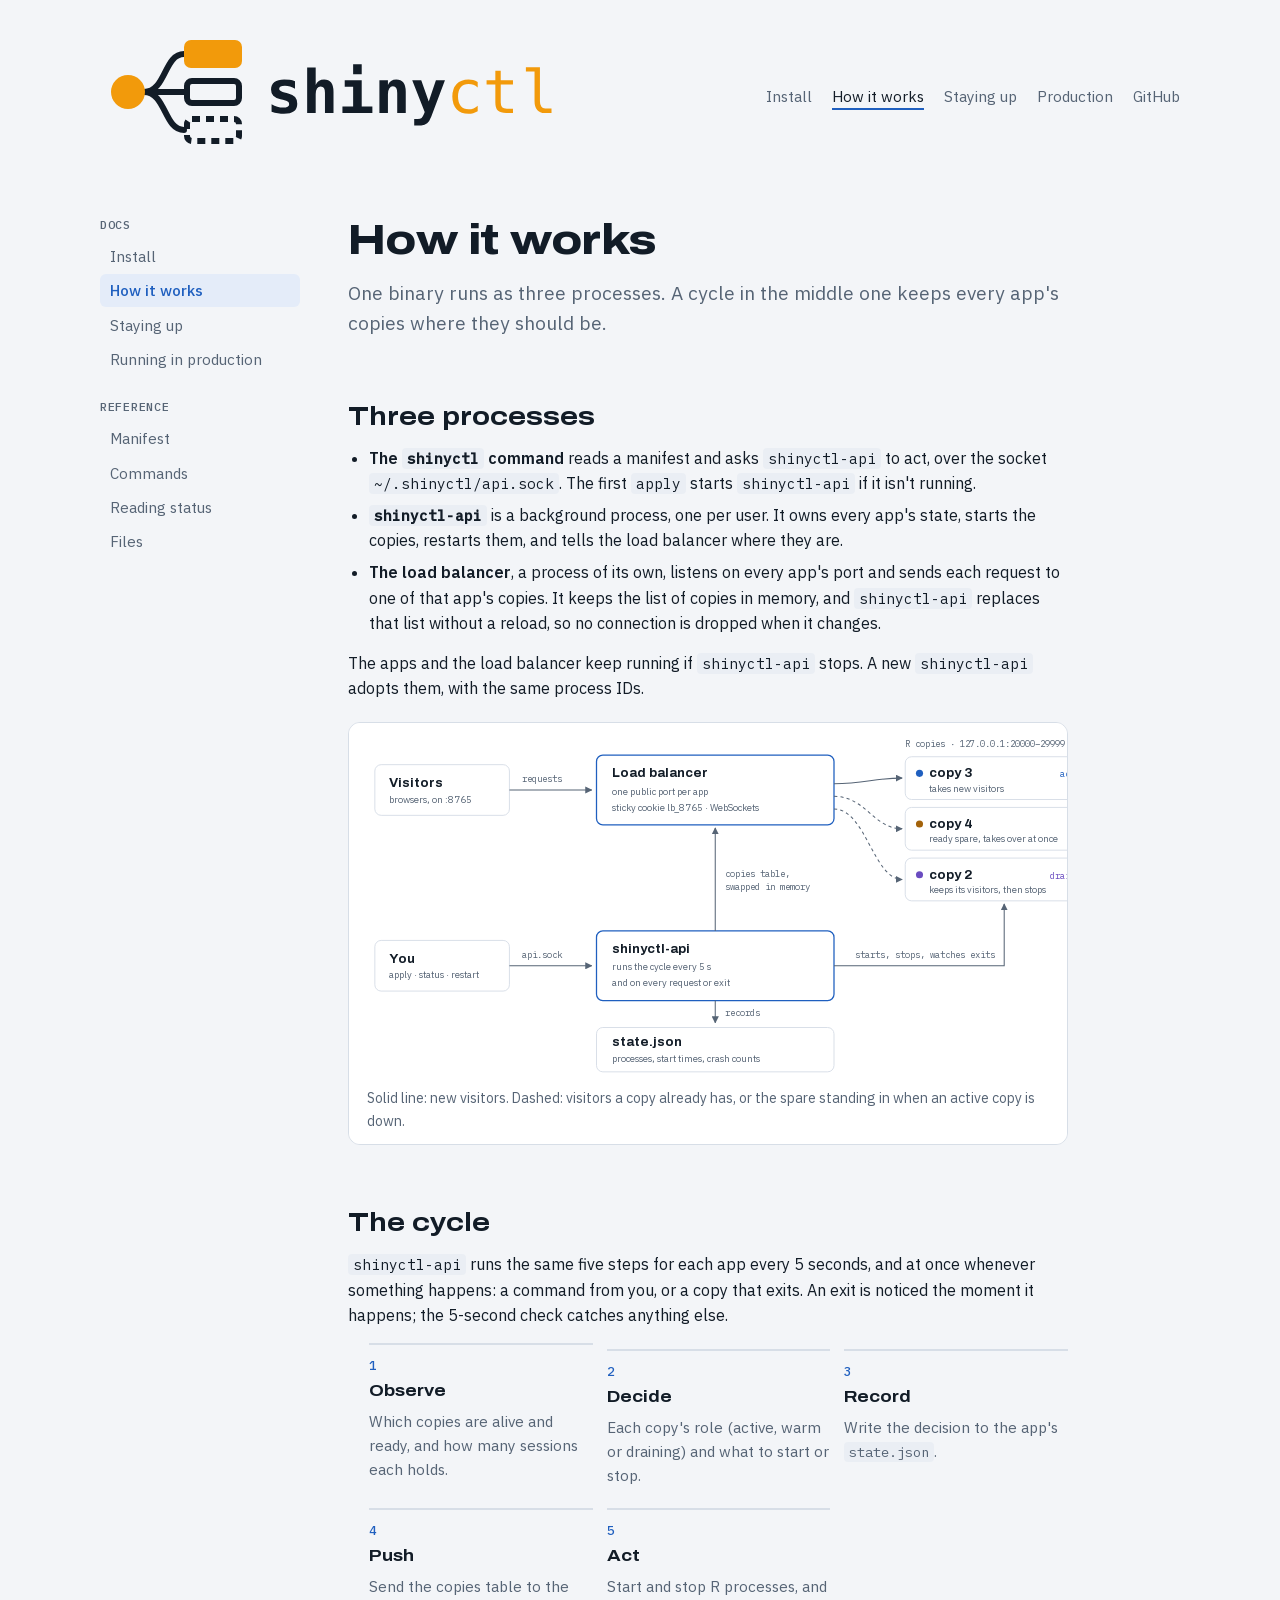
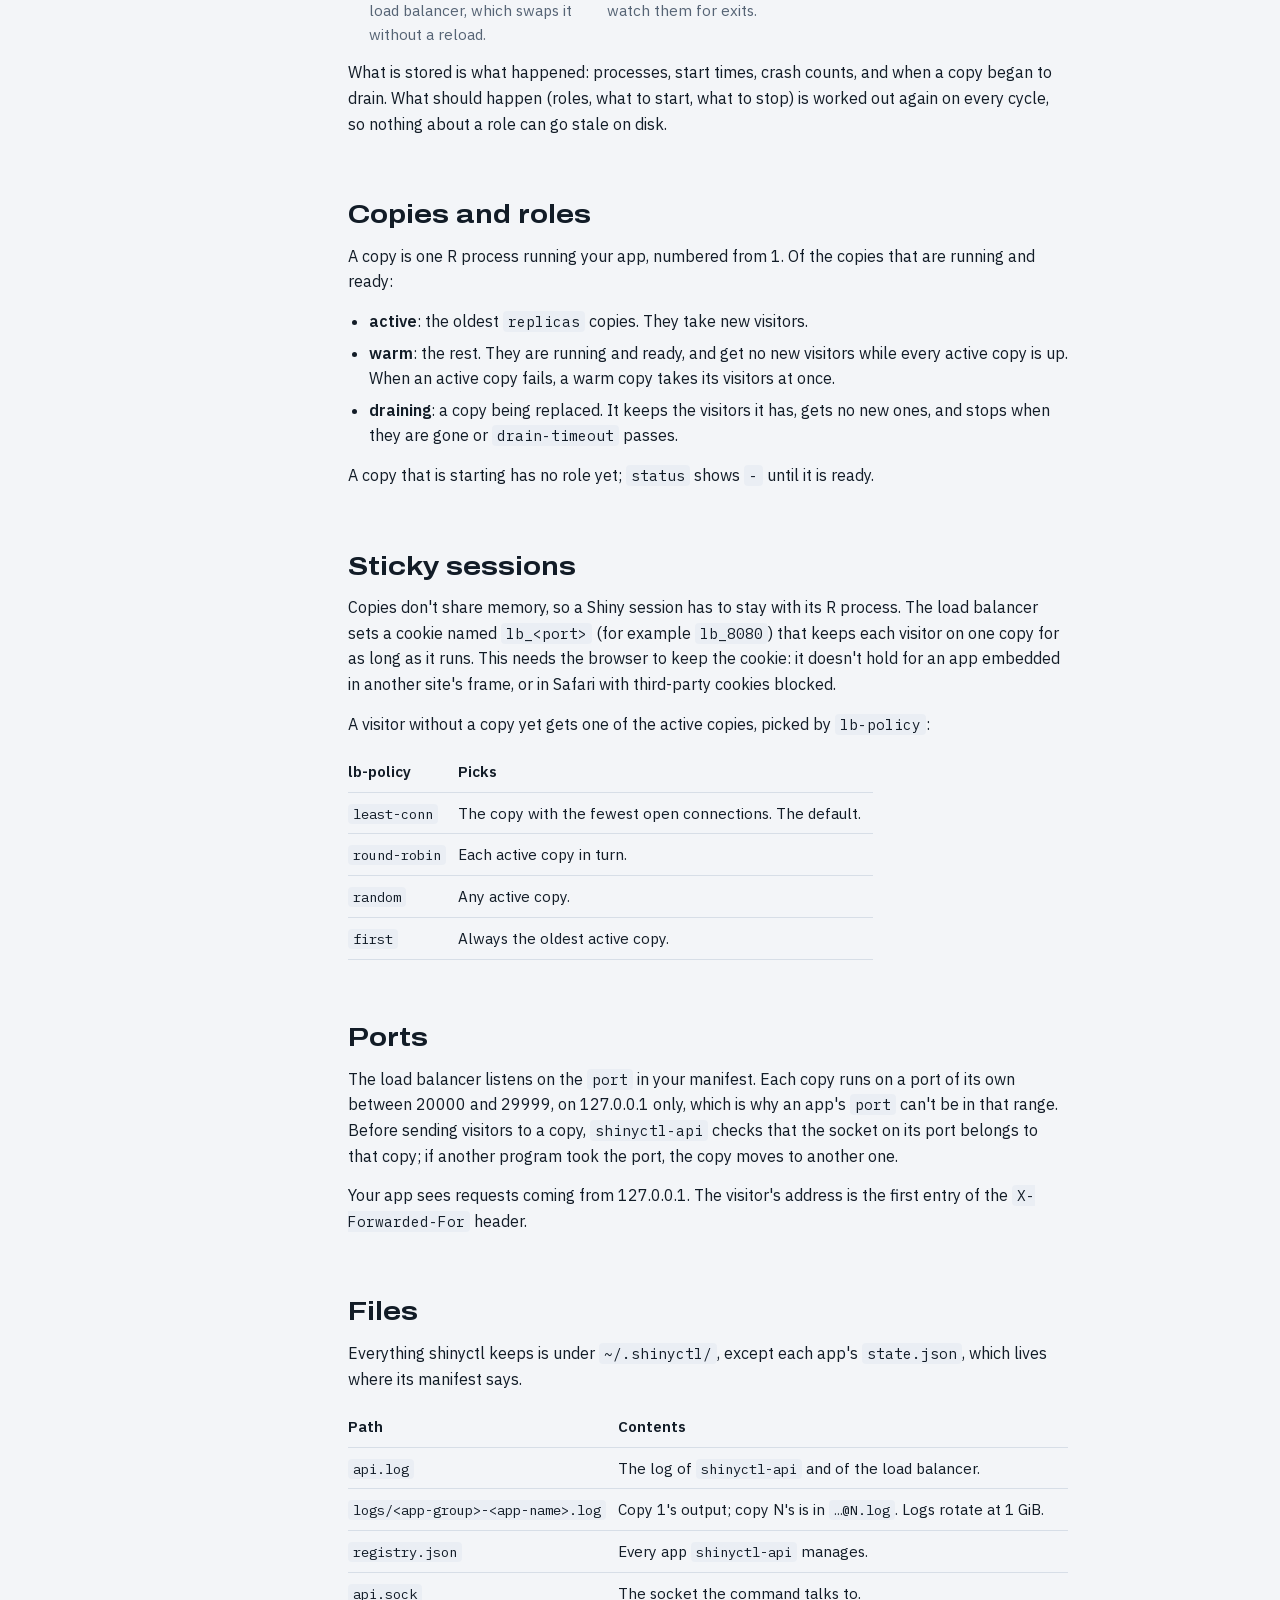
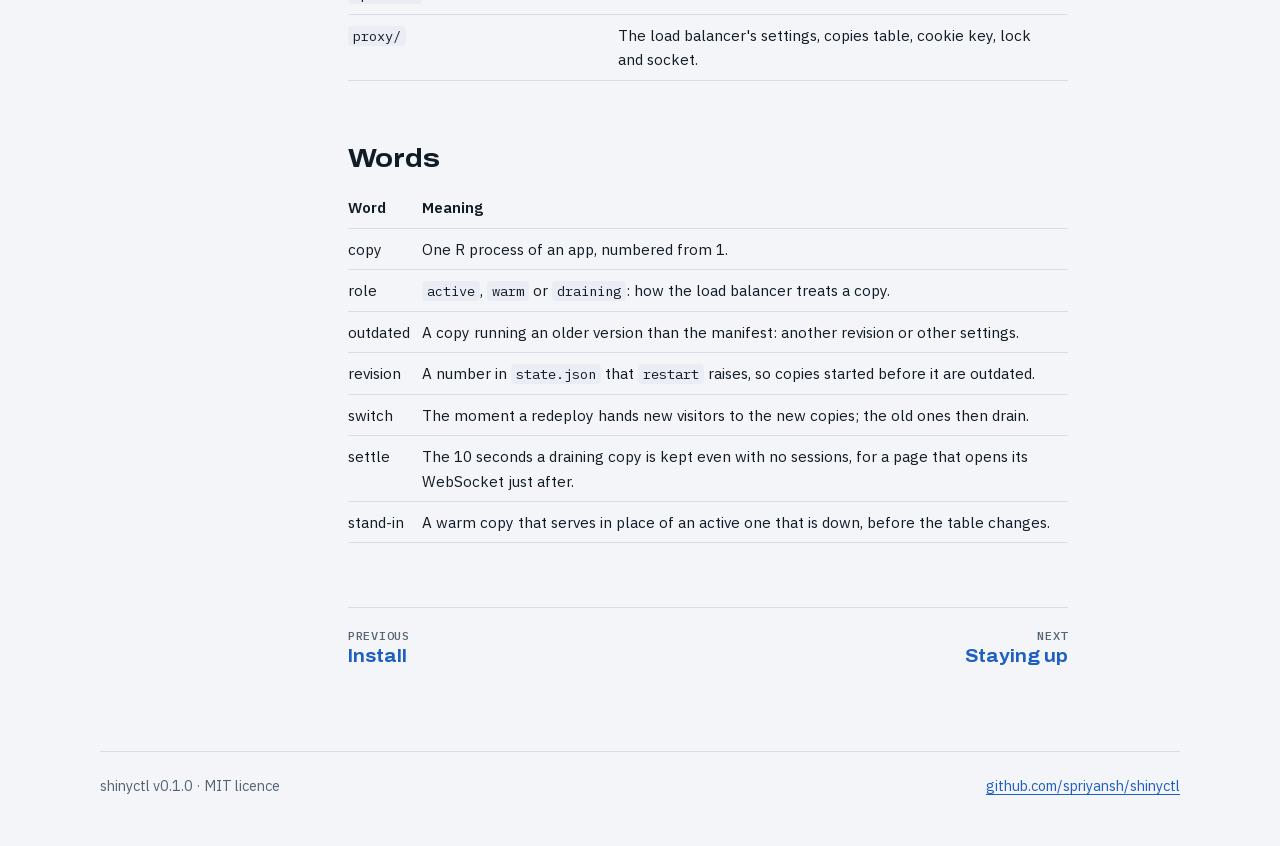
==== commit 17ae4cd1: "site: let links to the pages unfurl with the logo Each page names its canonical URL, Open Graph titl" ====
--- a/site/how-it-works.html
+++ b/site/how-it-works.html
@@ -5,7 +5,19 @@
 <meta name="viewport" content="width=device-width, initial-scale=1, viewport-fit=cover">
 <title>How it works · shinyctl</title>
 <meta name="description" content="How shinyctl is put together: the shinyctl command, shinyctl-api, the built-in load balancer, the cycle, and the roles of an app's copies.">
+<link rel="canonical" href="https://spriyansh.github.io/shinyctl/how-it-works.html">
+<meta property="og:type" content="website">
+<meta property="og:site_name" content="shinyctl">
+<meta property="og:url" content="https://spriyansh.github.io/shinyctl/how-it-works.html">
+<meta property="og:title" content="How it works · shinyctl">
+<meta property="og:description" content="How shinyctl is put together: the shinyctl command, shinyctl-api, the built-in load balancer, the cycle, and the roles of an app's copies.">
+<meta property="og:image" content="https://spriyansh.github.io/shinyctl/assets/social.png">
+<meta property="og:image:width" content="1200">
+<meta property="og:image:height" content="630">
+<meta property="og:image:alt" content="The shinyctl logo and the line: Shiny apps that stay up.">
+<meta name="twitter:card" content="summary_large_image">
 <link rel="icon" href="assets/favicon.svg" type="image/svg+xml">
+<link rel="apple-touch-icon" href="assets/apple-touch-icon.png">
 <link rel="preload" href="assets/fonts/archivo-latin.woff2" as="font" type="font/woff2" crossorigin>
 <link rel="stylesheet" href="assets/site.css">
 <script src="assets/site.js" defer></script>
@@ -13,7 +25,7 @@
 <body>
 <div class="wrap">
 <header class="top">
-  <a class="mark" href="index.html">shiny<span>ctl</span></a>
+  <a class="mark" href="index.html" aria-label="shinyctl home"><picture><source srcset="assets/logo-dark.svg" media="(prefers-color-scheme: dark)"><img src="assets/logo.svg" alt="shinyctl" width="470" height="140"></picture></a>
   <nav class="nav" aria-label="Site">
     <a href="install.html">Install</a>
     <a href="how-it-works.html" aria-current="page">How it works</a>
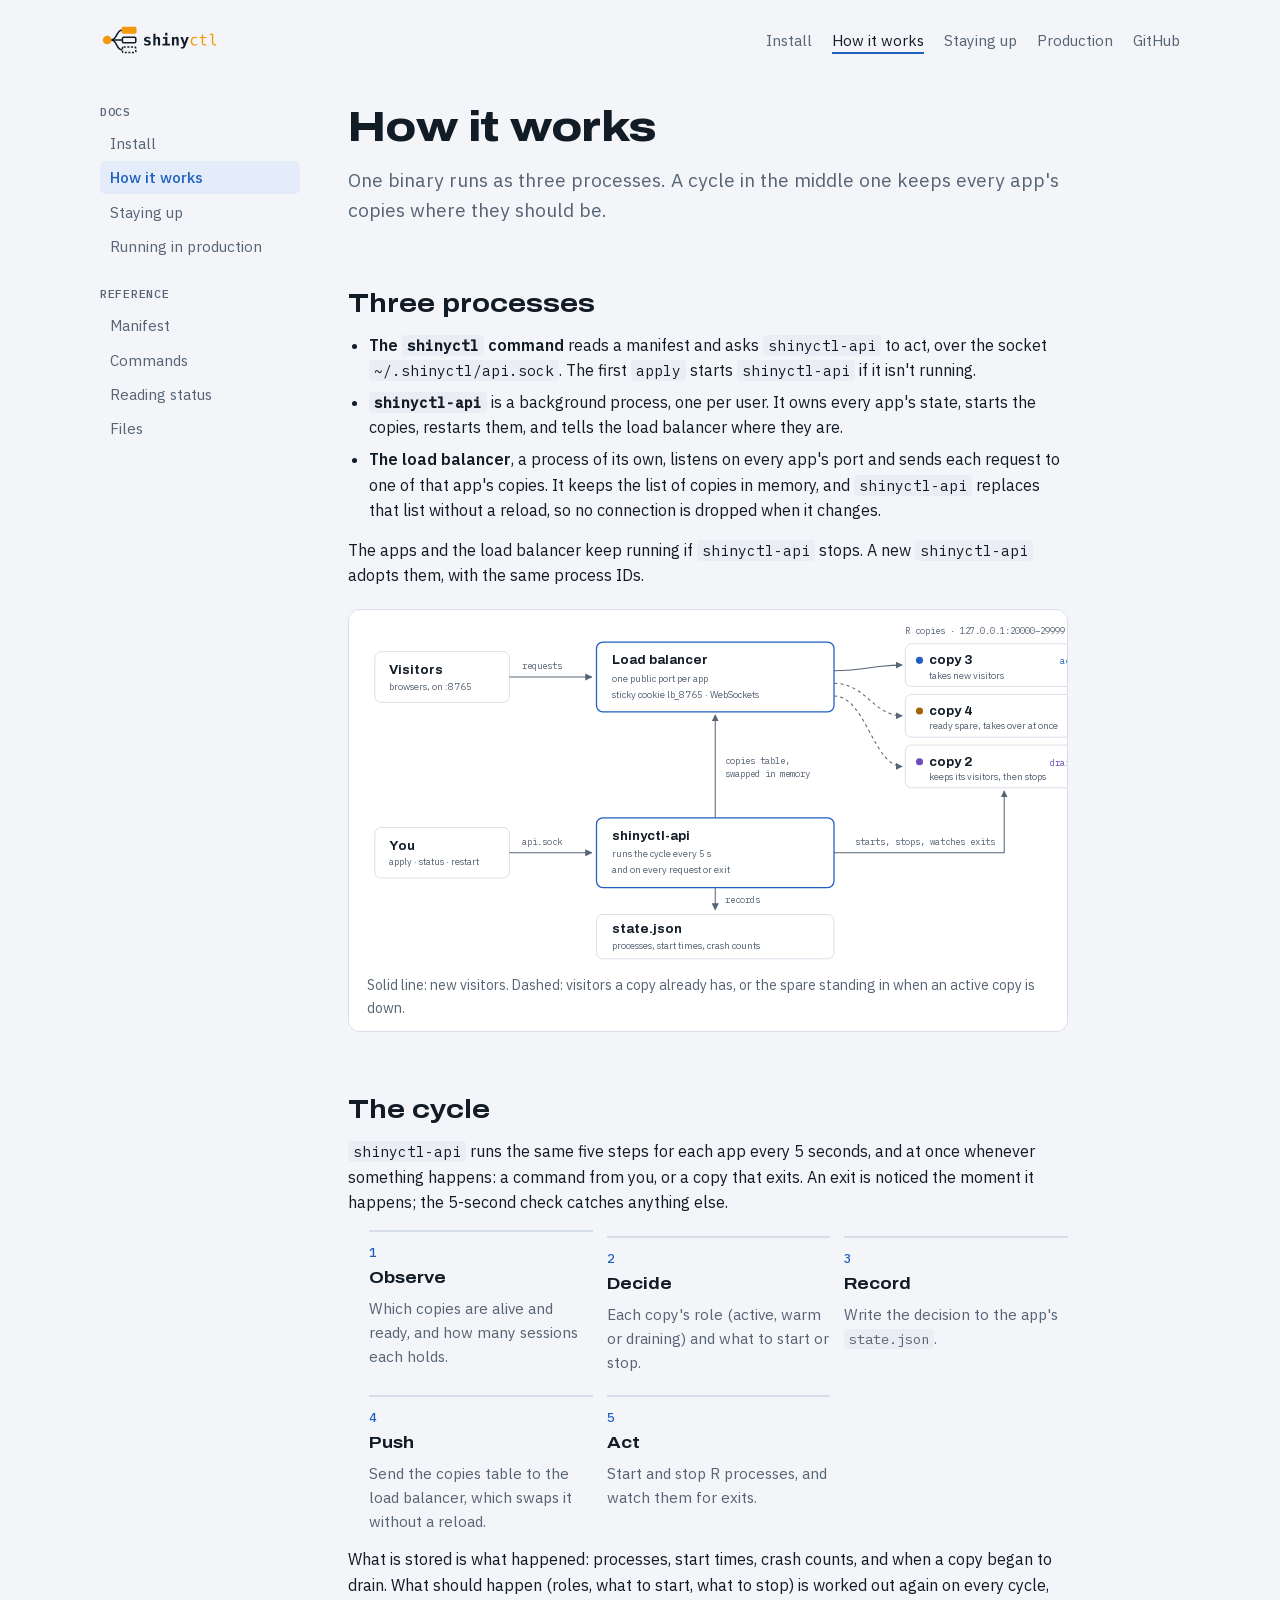
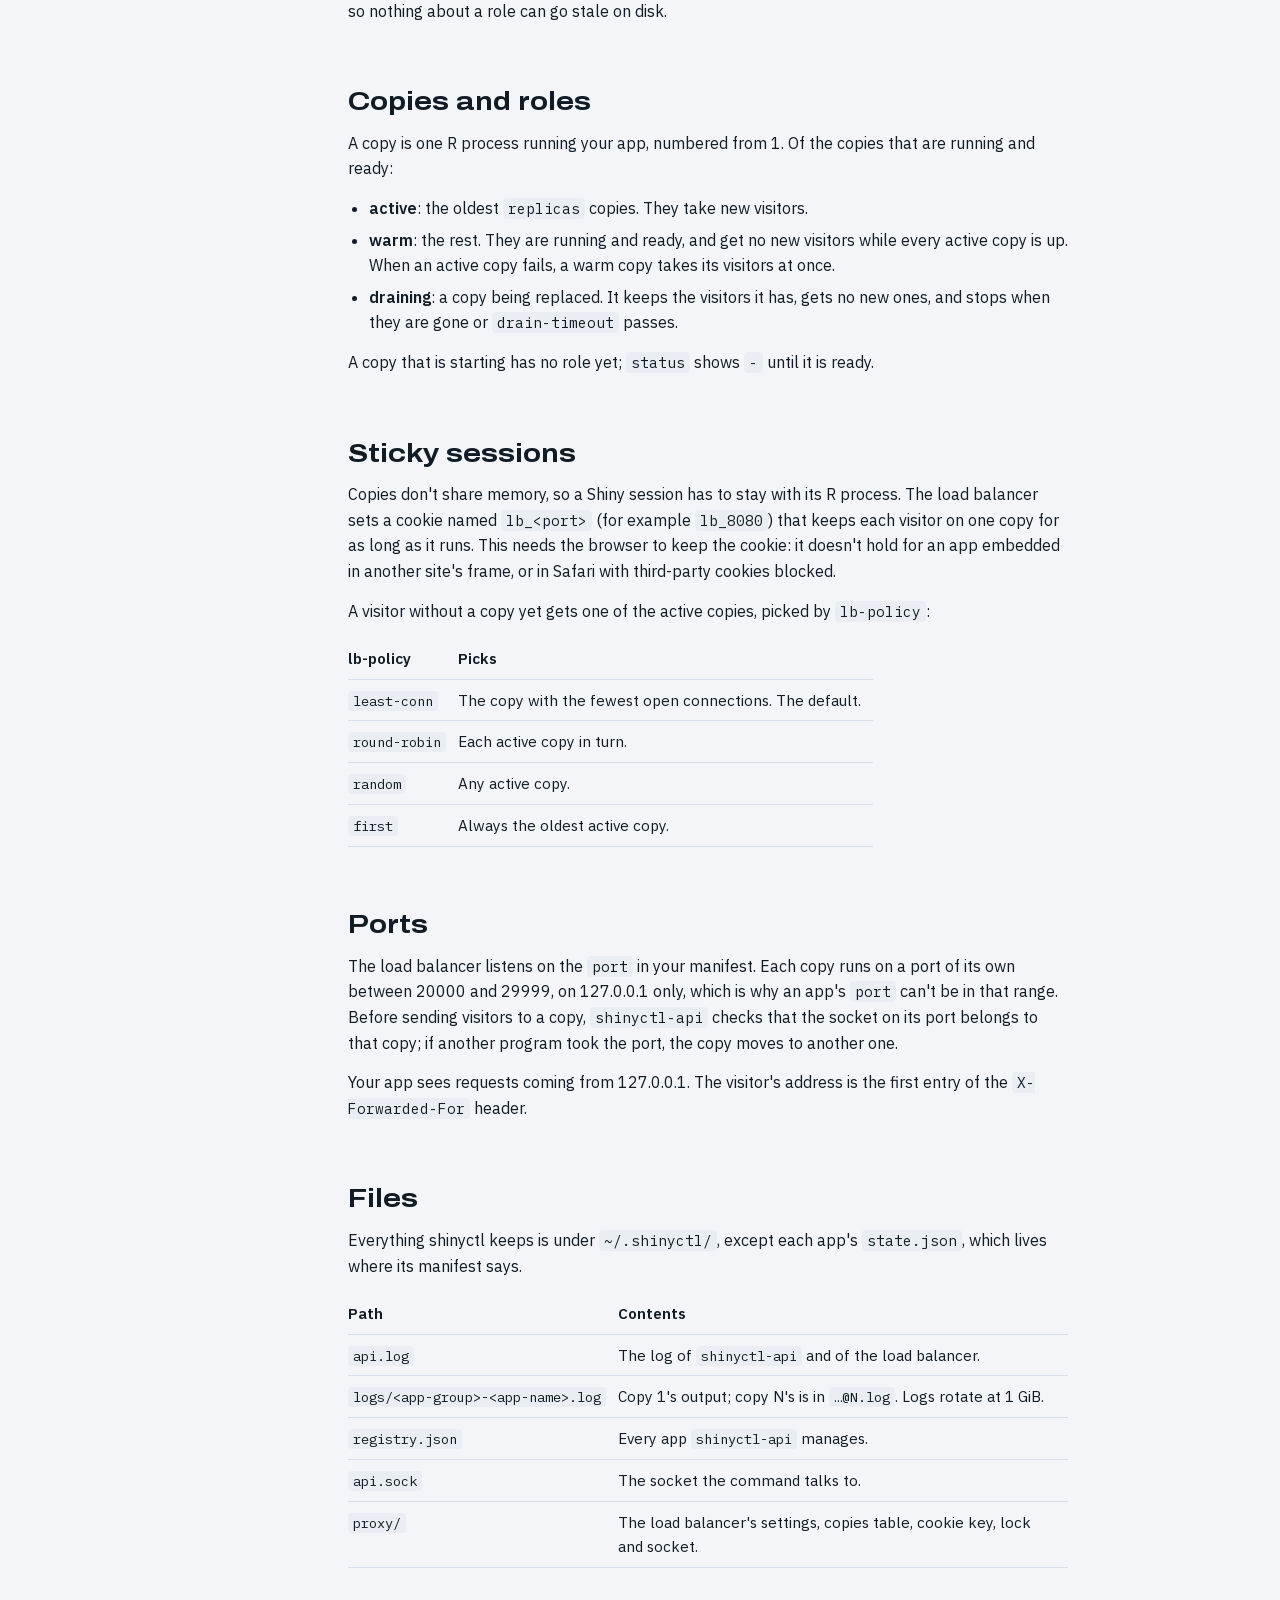
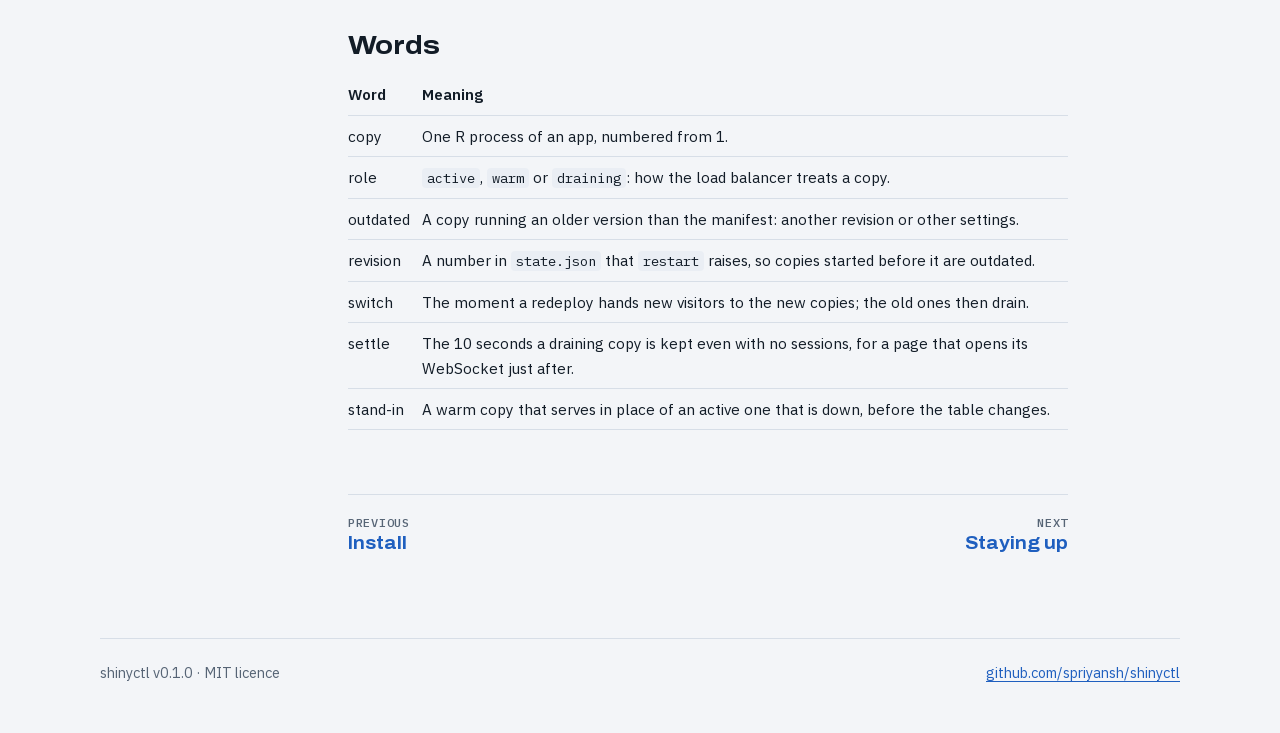
==== commit 1dc1a629: "site: show the logo in the header A picture element picks the dark variant when the viewer prefers d" ====
--- a/site/how-it-works.html
+++ b/site/how-it-works.html
@@ -5,19 +5,7 @@
 <meta name="viewport" content="width=device-width, initial-scale=1, viewport-fit=cover">
 <title>How it works · shinyctl</title>
 <meta name="description" content="How shinyctl is put together: the shinyctl command, shinyctl-api, the built-in load balancer, the cycle, and the roles of an app's copies.">
-<link rel="canonical" href="https://spriyansh.github.io/shinyctl/how-it-works.html">
-<meta property="og:type" content="website">
-<meta property="og:site_name" content="shinyctl">
-<meta property="og:url" content="https://spriyansh.github.io/shinyctl/how-it-works.html">
-<meta property="og:title" content="How it works · shinyctl">
-<meta property="og:description" content="How shinyctl is put together: the shinyctl command, shinyctl-api, the built-in load balancer, the cycle, and the roles of an app's copies.">
-<meta property="og:image" content="https://spriyansh.github.io/shinyctl/assets/social.png">
-<meta property="og:image:width" content="1200">
-<meta property="og:image:height" content="630">
-<meta property="og:image:alt" content="The shinyctl logo and the line: Shiny apps that stay up.">
-<meta name="twitter:card" content="summary_large_image">
 <link rel="icon" href="assets/favicon.svg" type="image/svg+xml">
-<link rel="apple-touch-icon" href="assets/apple-touch-icon.png">
 <link rel="preload" href="assets/fonts/archivo-latin.woff2" as="font" type="font/woff2" crossorigin>
 <link rel="stylesheet" href="assets/site.css">
 <script src="assets/site.js" defer></script>
--- a/site/assets/site.css
+++ b/site/assets/site.css
@@ -98,8 +98,8 @@
 
 /* Header and footer, the same on every page */
 .top { display: flex; align-items: center; justify-content: space-between; gap: 12px 24px; padding-block: 22px; flex-wrap: wrap; }
-.mark { font-family: var(--display); font-stretch: 125%; font-weight: 800; font-size: 1.25rem; letter-spacing: -0.01em; color: var(--ink); text-decoration: none; }
-.mark span { color: var(--accent); }
+.mark { display: block; line-height: 0; }
+.mark img { display: block; height: 36px; width: auto; }
 .nav { display: flex; align-items: center; gap: 6px 20px; flex-wrap: wrap; font-size: 0.95rem; }
 .nav a { color: var(--muted); text-decoration: none; }
 .nav a:hover, .nav a[aria-current="page"] { color: var(--ink); }
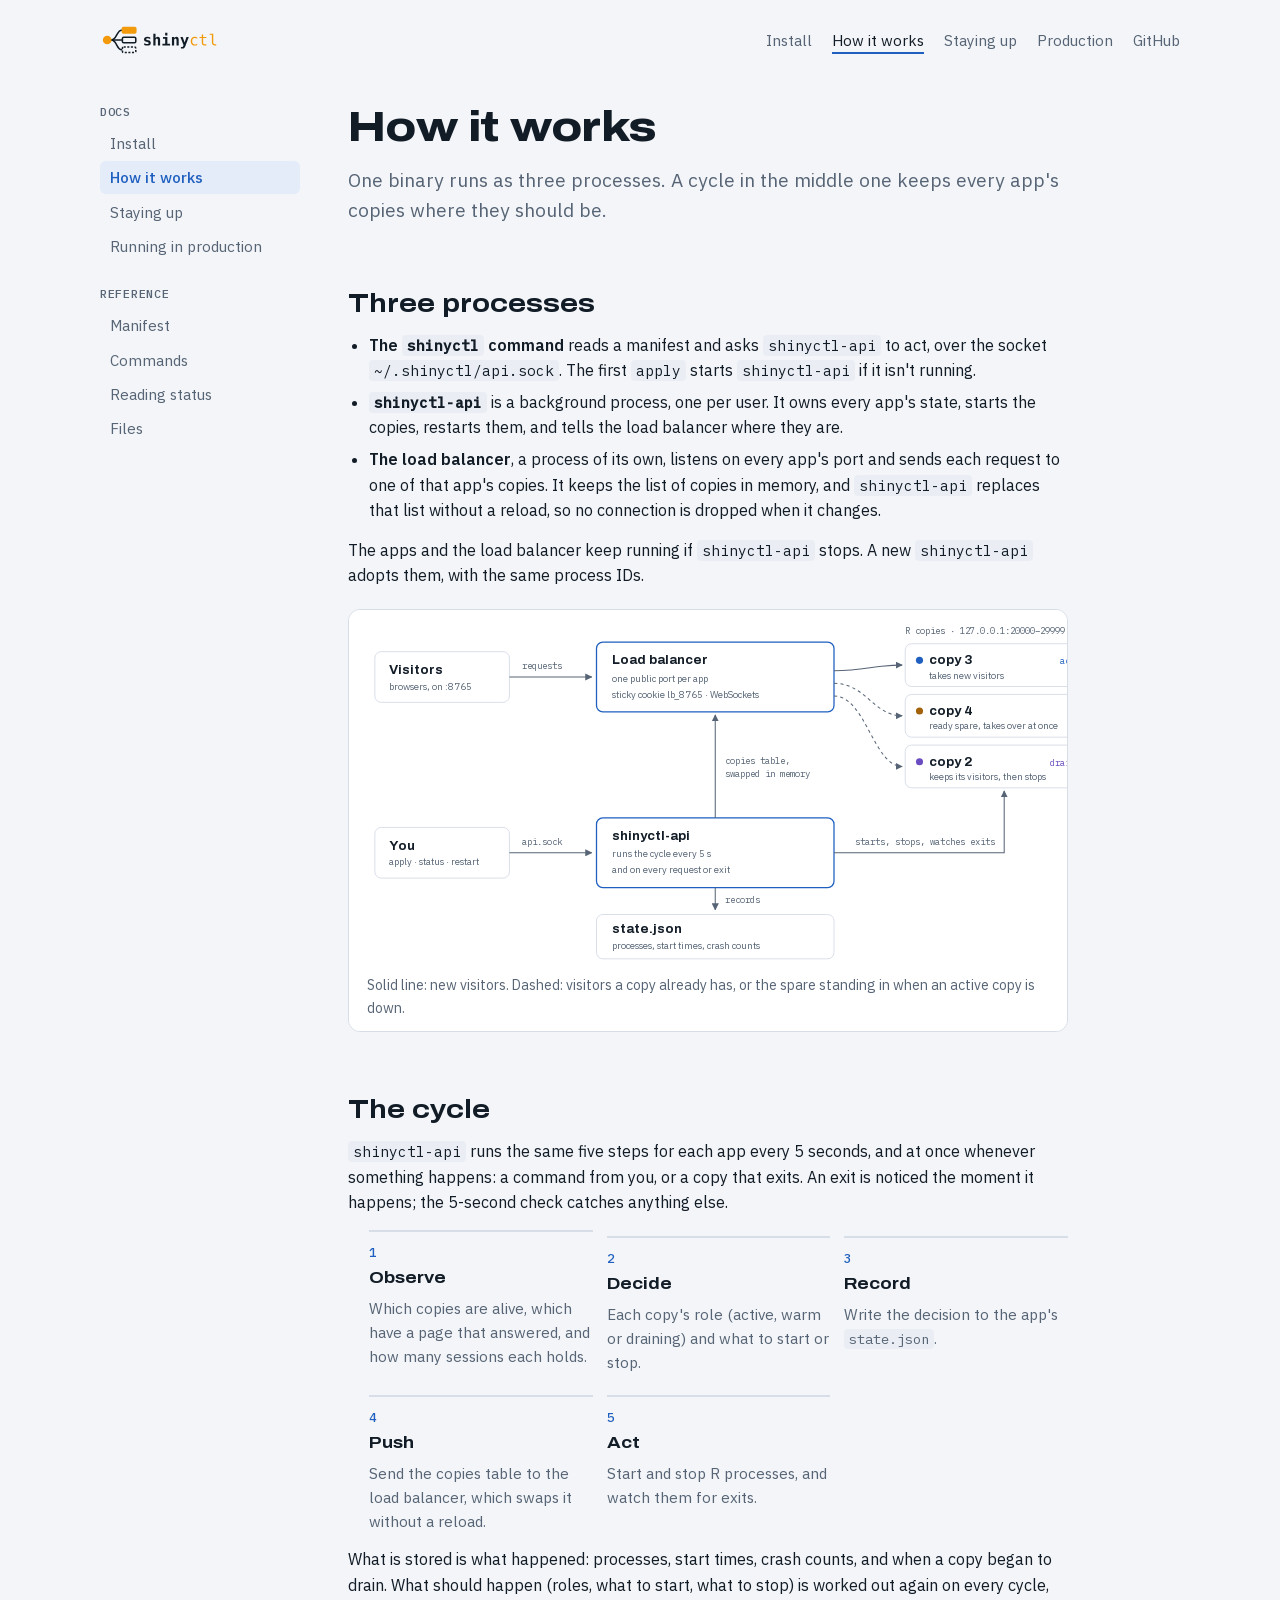
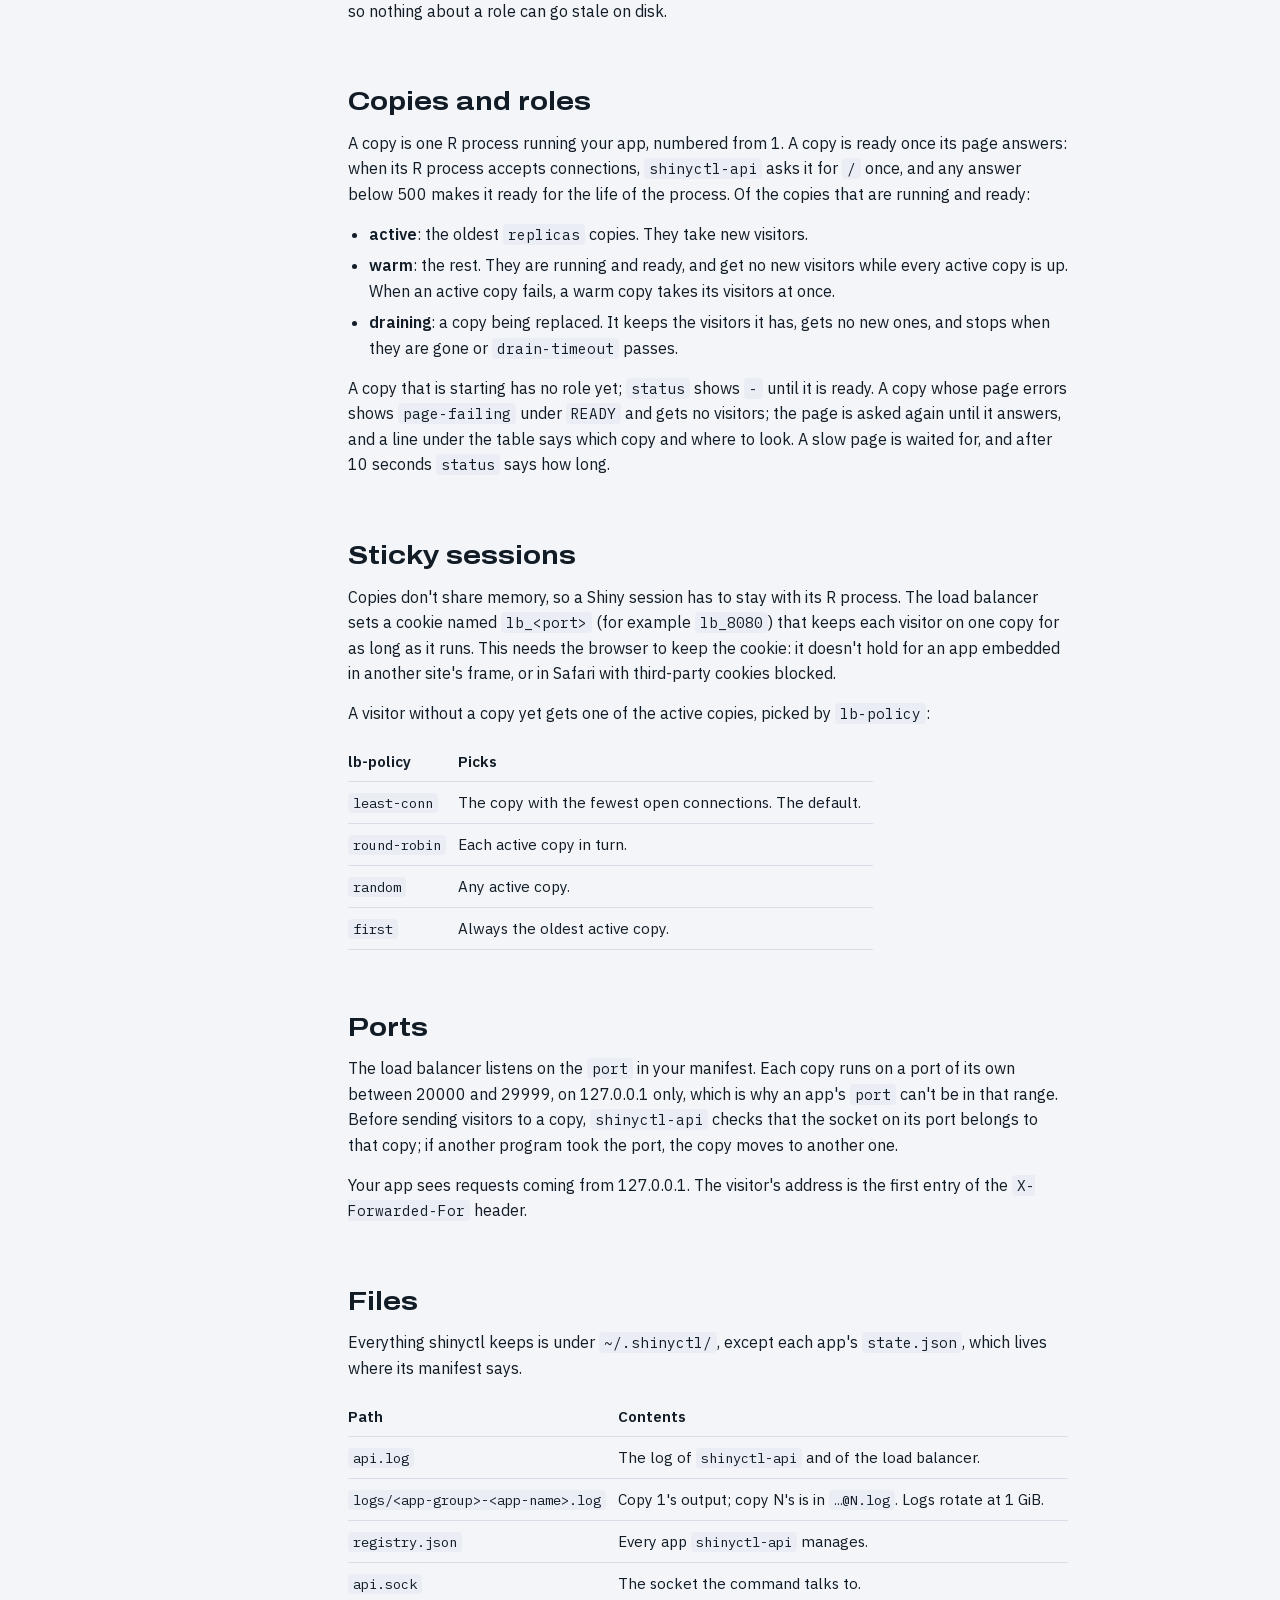
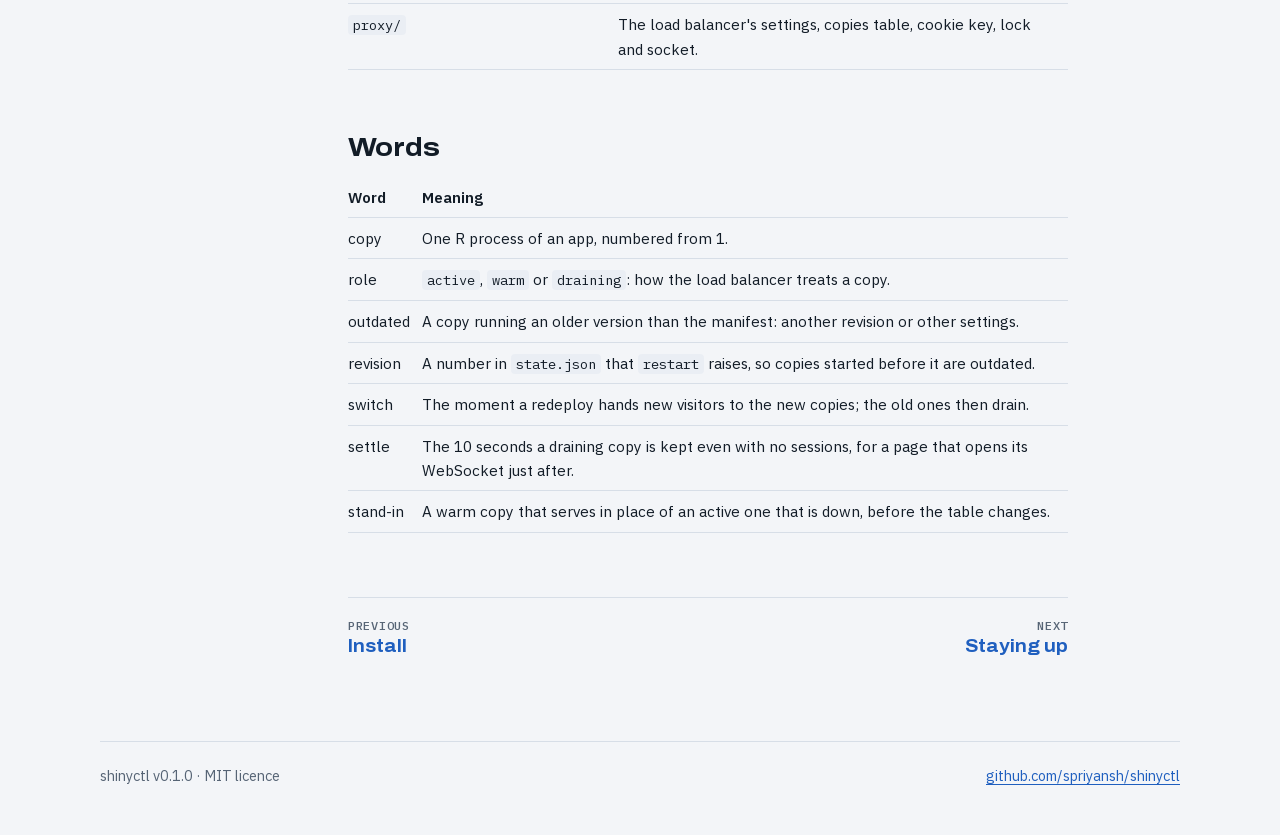
==== commit 105a803b: "docs: say on the site that a copy is ready once its page answers" ====
--- a/site/how-it-works.html
+++ b/site/how-it-works.html
@@ -5,7 +5,19 @@
 <meta name="viewport" content="width=device-width, initial-scale=1, viewport-fit=cover">
 <title>How it works · shinyctl</title>
 <meta name="description" content="How shinyctl is put together: the shinyctl command, shinyctl-api, the built-in load balancer, the cycle, and the roles of an app's copies.">
+<link rel="canonical" href="https://spriyansh.github.io/shinyctl/how-it-works.html">
+<meta property="og:type" content="website">
+<meta property="og:site_name" content="shinyctl">
+<meta property="og:url" content="https://spriyansh.github.io/shinyctl/how-it-works.html">
+<meta property="og:title" content="How it works · shinyctl">
+<meta property="og:description" content="How shinyctl is put together: the shinyctl command, shinyctl-api, the built-in load balancer, the cycle, and the roles of an app's copies.">
+<meta property="og:image" content="https://spriyansh.github.io/shinyctl/assets/social.png">
+<meta property="og:image:width" content="1200">
+<meta property="og:image:height" content="630">
+<meta property="og:image:alt" content="The shinyctl logo and the line: Shiny apps that stay up.">
+<meta name="twitter:card" content="summary_large_image">
 <link rel="icon" href="assets/favicon.svg" type="image/svg+xml">
+<link rel="apple-touch-icon" href="assets/apple-touch-icon.png">
 <link rel="preload" href="assets/fonts/archivo-latin.woff2" as="font" type="font/woff2" crossorigin>
 <link rel="stylesheet" href="assets/site.css">
 <script src="assets/site.js" defer></script>
@@ -166,7 +178,7 @@
 <h2 id="cycle">The cycle</h2>
 <p><code>shinyctl-api</code> runs the same five steps for each app every 5 seconds, and at once whenever something happens: a command from you, or a copy that exits. An exit is noticed the moment it happens; the 5-second check catches anything else.</p>
 <ol class="cycle" aria-label="The cycle">
-  <li><b>Observe</b><span>Which copies are alive and ready, and how many sessions each holds.</span></li>
+  <li><b>Observe</b><span>Which copies are alive, which have a page that answered, and how many sessions each holds.</span></li>
   <li><b>Decide</b><span>Each copy's role (active, warm or draining) and what to start or stop.</span></li>
   <li><b>Record</b><span>Write the decision to the app's <code>state.json</code>.</span></li>
   <li><b>Push</b><span>Send the copies table to the load balancer, which swaps it without a reload.</span></li>
@@ -175,13 +187,13 @@
 <p>What is stored is what happened: processes, start times, crash counts, and when a copy began to drain. What should happen (roles, what to start, what to stop) is worked out again on every cycle, so nothing about a role can go stale on disk.</p>
 
 <h2 id="roles">Copies and roles</h2>
-<p>A copy is one R process running your app, numbered from 1. Of the copies that are running and ready:</p>
+<p>A copy is one R process running your app, numbered from 1. A copy is ready once its page answers: when its R process accepts connections, <code>shinyctl-api</code> asks it for <code>/</code> once, and any answer below 500 makes it ready for the life of the process. Of the copies that are running and ready:</p>
 <ul>
   <li><b>active</b>: the oldest <code>replicas</code> copies. They take new visitors.</li>
   <li><b>warm</b>: the rest. They are running and ready, and get no new visitors while every active copy is up. When an active copy fails, a warm copy takes its visitors at once.</li>
   <li><b>draining</b>: a copy being replaced. It keeps the visitors it has, gets no new ones, and stops when they are gone or <code>drain-timeout</code> passes.</li>
 </ul>
-<p>A copy that is starting has no role yet; <code>status</code> shows <code>-</code> until it is ready.</p>
+<p>A copy that is starting has no role yet; <code>status</code> shows <code>-</code> until it is ready. A copy whose page errors shows <code>page-failing</code> under <code>READY</code> and gets no visitors; the page is asked again until it answers, and a line under the table says which copy and where to look. A slow page is waited for, and after 10 seconds <code>status</code> says how long.</p>
 
 <h2 id="sticky">Sticky sessions</h2>
 <p>Copies don't share memory, so a Shiny session has to stay with its R process. The load balancer sets a cookie named <code>lb_&lt;port&gt;</code> (for example <code>lb_8080</code>) that keeps each visitor on one copy for as long as it runs. This needs the browser to keep the cookie: it doesn't hold for an app embedded in another site's frame, or in Safari with third-party cookies blocked.</p>
